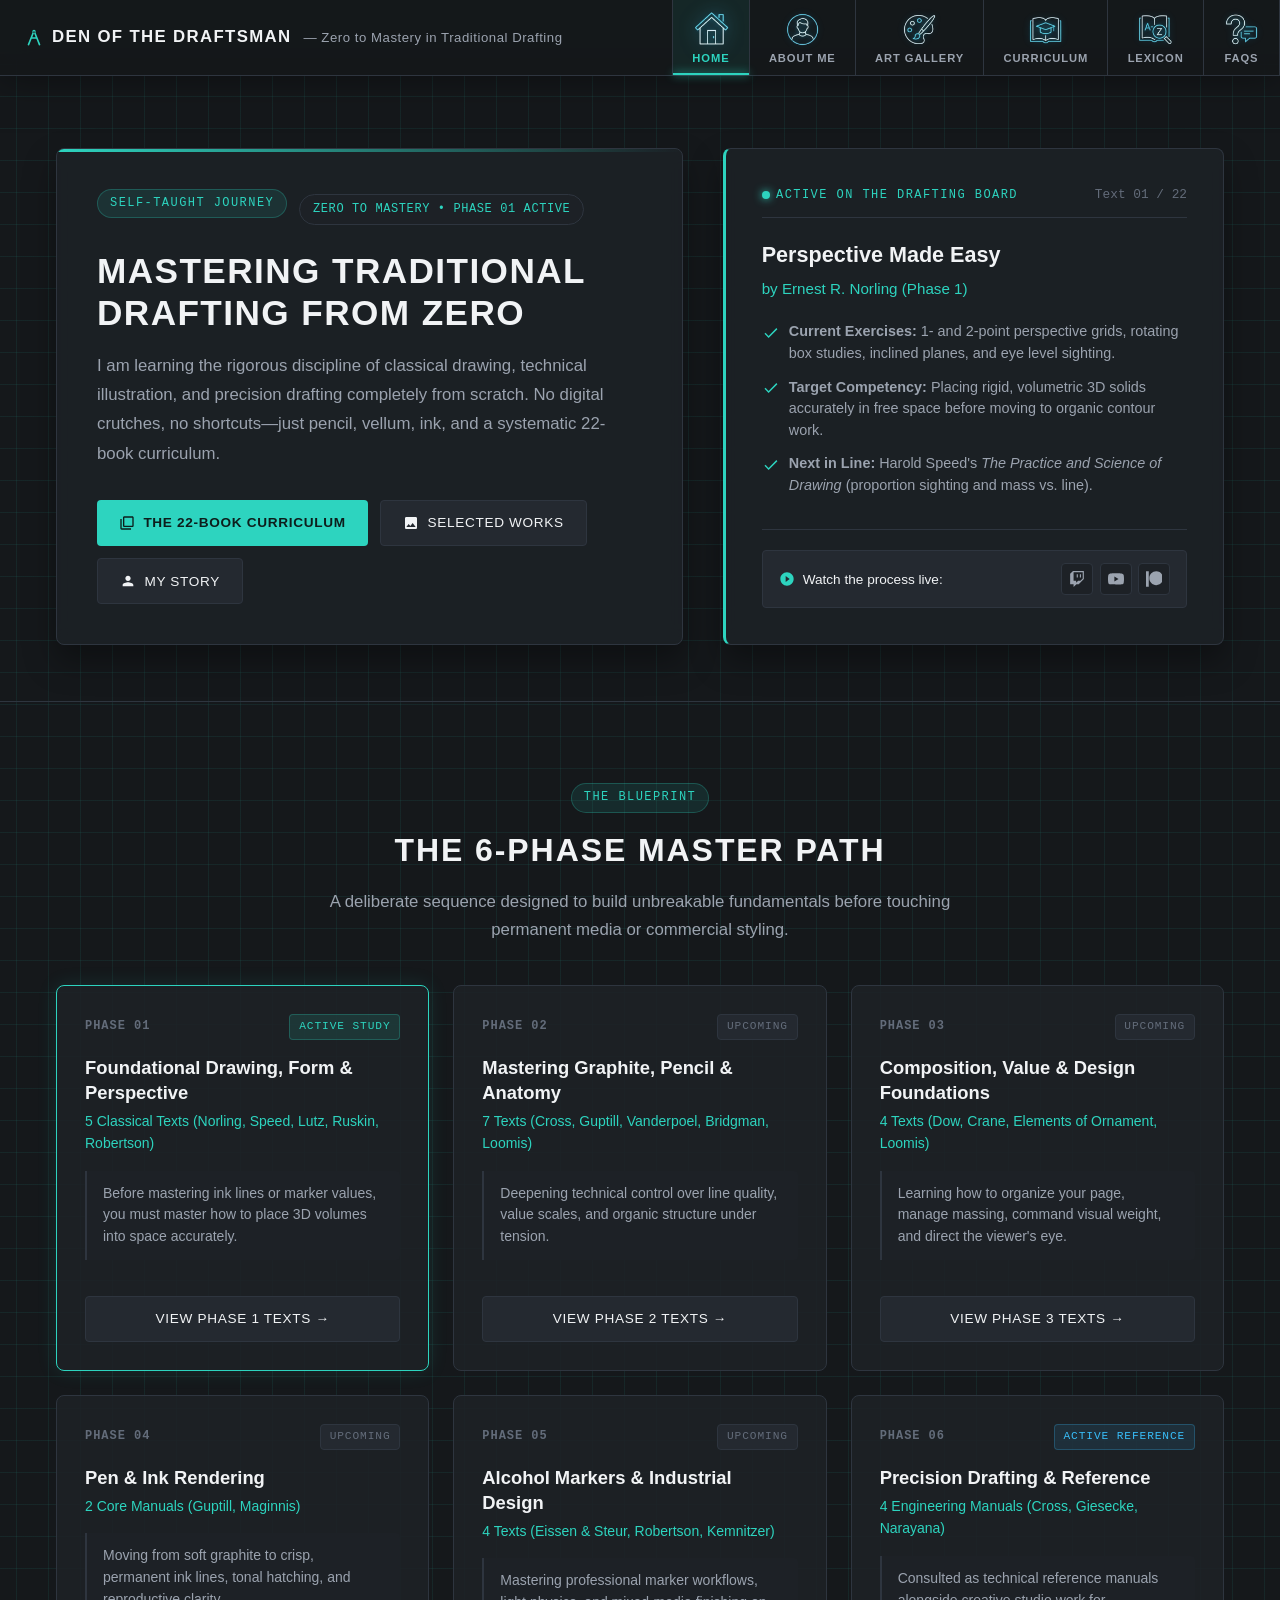
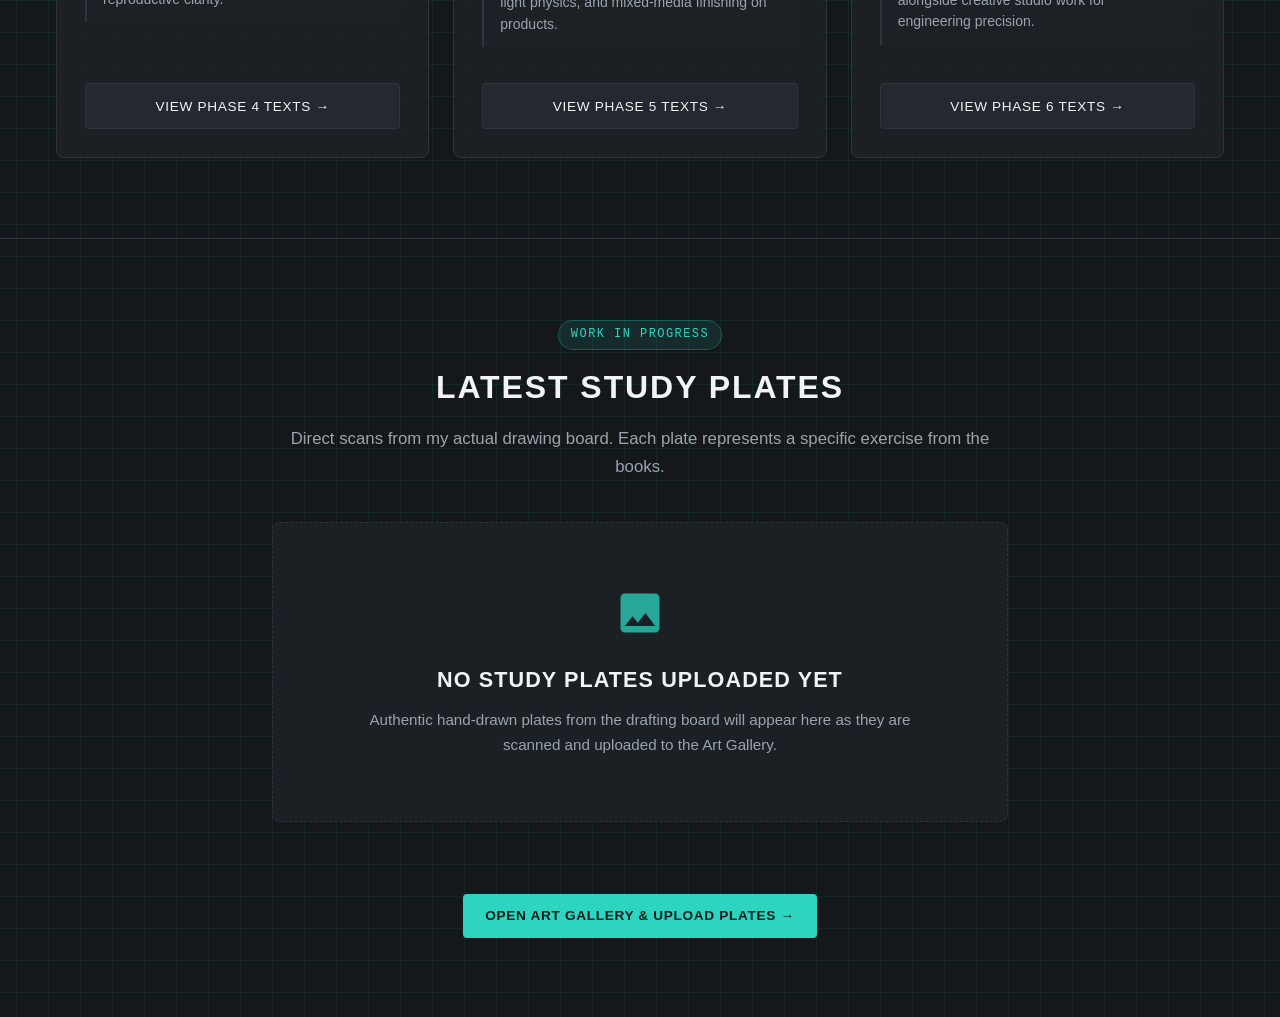
==== index.html @ 51b7e980 "Removed AI images" ====
<!DOCTYPE html>
<html lang="en">
<head>
  <meta charset="utf-8" />
  <meta name="viewport" content="width=device-width, initial-scale=1.0" />
  <title>Den of the Draftsman &mdash; Traditional Drafting &amp; Classical Drawing from Zero</title>
  <meta name="description" content="Documenting the journey of going from zero experience to advanced draftsman across a 22-book classical curriculum in perspective, anatomy, ink rendering, and industrial design." />
  <link rel="stylesheet" href="css/style.css?v=3" />
</head>
<body>

  <!-- ======================================================================
       Site Header & Main Navigation Bar
       ====================================================================== -->
  <header id="site-header">
    <div class="brand-wrapper">
      <a href="index.html" class="brand-title">
        <svg viewBox="0 0 24 24" aria-hidden="true">
          <path d="M12 2a2 2 0 0 0-2 2c0 .38.11.74.3 1.05L4.5 19.5a1 1 0 0 0 1.8.88L9.2 13h5.6l2.9 7.38a1 1 0 0 0 1.8-.88L13.7 5.05c.19-.31.3-.67.3-1.05a2 2 0 0 0-2-2zm0 2c.55 0 1 .45 1 1s-.45 1-1 1-1-.45-1-1 .45-1 1-1zm-2 7 2-5.08 2 5.08h-4z"/>
        </svg>
        Den of the Draftsman
      </a>
      <span class="brand-tagline">&mdash; Zero to Mastery in Traditional Drafting</span>
    </div>

    <nav aria-label="Main Navigation">
      <ul class="nav-menu">
        <li>
          <a href="index.html" class="nav-link active">
            <img src="images/icons/nav-home.png" alt="" class="nav-icon" aria-hidden="true" />
            <span>HOME</span>
          </a>
        </li>
        <li>
          <a href="about.html" class="nav-link">
            <img src="images/icons/nav-about.png" alt="" class="nav-icon" aria-hidden="true" />
            <span>ABOUT ME</span>
          </a>
        </li>
        <li>
          <a href="gallery.html" class="nav-link">
            <img src="images/icons/nav-gallery.png" alt="" class="nav-icon" aria-hidden="true" />
            <span>ART GALLERY</span>
          </a>
        </li>
        <li>
          <a href="curriculum.html" class="nav-link">
            <img src="images/icons/nav-curriculum.png" alt="" class="nav-icon" aria-hidden="true" />
            <span>CURRICULUM</span>
          </a>
        </li>
        <li>
          <a href="dictionary.html" class="nav-link">
            <img src="images/icons/nav-lexicon.png" alt="" class="nav-icon" aria-hidden="true" />
            <span>LEXICON</span>
          </a>
        </li>
        <li>
          <a href="faq.html" class="nav-link">
            <img src="images/icons/nav-faq.png" alt="" class="nav-icon" aria-hidden="true" />
            <span>FAQs</span>
          </a>
        </li>
      </ul>
    </nav>
  </header>

  <!-- ======================================================================
       Main Content Area: Homepage Hub
       ====================================================================== -->
  <main id="main-content">

    <!-- Hero / Active Workbench -->
    <section class="studio-hero" aria-label="Studio Workbench">
      <div class="container">
        <div class="hero-grid">
          
          <div class="hero-main">
            <div>
              <div class="hero-badge-row">
                <span class="section-tag">Self-Taught Journey</span>
                <span class="phase-badge-pill">Zero to Mastery &bull; Phase 01 Active</span>
              </div>
              <h1 class="hero-title">Mastering Traditional Drafting from Zero</h1>
              <p class="hero-intro">
                I am learning the rigorous discipline of classical drawing, technical illustration, and precision drafting completely from scratch. No digital crutches, no shortcuts&mdash;just pencil, vellum, ink, and a systematic 22-book curriculum.
              </p>
            </div>

            <div class="hero-actions">
              <a href="curriculum.html" class="btn-accent">
                <svg viewBox="0 0 24 24" width="16" height="16" fill="currentColor"><path d="M4 6H2v14c0 1.1.9 2 2 2h14v-2H4V6zm16-4H8c-1.1 0-2 .9-2 2v12c0 1.1.9 2 2 2h12c1.1 0 2-.9 2-2V4c0-1.1-.9-2-2-2zm0 14H8V4h12v12z"/></svg>
                The 22-Book Curriculum
              </a>
              <a href="gallery.html" class="btn-secondary">
                <svg viewBox="0 0 24 24" width="16" height="16" fill="currentColor"><path d="M21 19V5c0-1.1-.9-2-2-2H5c-1.1 0-2 .9-2 2v14c0 1.1.9 2 2 2h14c1.1 0 2-.9 2-2zM8.5 13.5l2.5 3.01L14.5 12l4.5 6H5l3.5-4.5z"/></svg>
                Selected Works
              </a>
              <a href="about.html" class="btn-secondary">
                <svg viewBox="0 0 24 24" width="16" height="16" fill="currentColor"><path d="M12 12c2.21 0 4-1.79 4-4s-1.79-4-4-4-4 1.79-4 4 1.79 4 4 4zm0 2c-2.67 0-8 1.34-8 4v2h16v-2c0-2.66-5.33-4-8-4z"/></svg>
                My Story
              </a>
            </div>
          </div>

          <!-- Active Board Station Status -->
          <div class="active-station-card">
            <div>
              <div class="station-header">
                <span class="station-label">
                  <span class="pulse-dot"></span>
                  Active on the Drafting Board
                </span>
                <span class="station-phase">Text 01 / 22</span>
              </div>

              <h2 class="current-text-title">Perspective Made Easy</h2>
              <div class="current-text-author">by Ernest R. Norling (Phase 1)</div>

              <ul class="station-details">
                <li>
                  <svg viewBox="0 0 24 24"><path d="M9 16.2L4.8 12l-1.4 1.4L9 19 21 7l-1.4-1.4L9 16.2z"/></svg>
                  <span><strong>Current Exercises:</strong> 1- and 2-point perspective grids, rotating box studies, inclined planes, and eye level sighting.</span>
                </li>
                <li>
                  <svg viewBox="0 0 24 24"><path d="M9 16.2L4.8 12l-1.4 1.4L9 19 21 7l-1.4-1.4L9 16.2z"/></svg>
                  <span><strong>Target Competency:</strong> Placing rigid, volumetric 3D solids accurately in free space before moving to organic contour work.</span>
                </li>
                <li>
                  <svg viewBox="0 0 24 24"><path d="M9 16.2L4.8 12l-1.4 1.4L9 19 21 7l-1.4-1.4L9 16.2z"/></svg>
                  <span><strong>Next in Line:</strong> Harold Speed's <em>The Practice and Science of Drawing</em> (proportion sighting and mass vs. line).</span>
                </li>
              </ul>
            </div>

            <div class="station-footer">
              <div class="stream-callout">
                <div class="stream-info">
                  <svg viewBox="0 0 24 24" width="16" height="16" fill="var(--accent)"><path d="M12 2C6.48 2 2 6.48 2 12s4.48 10 10 10 10-4.48 10-10S17.52 2 12 2zm-2 14.5v-9l6 4.5-6 4.5z"/></svg>
                  <span>Watch the process live:</span>
                </div>
                <div class="stream-links">
                  <a href="https://www.twitch.tv/denofthedraftsman" target="_blank" rel="noopener noreferrer" class="stream-link" title="Twitch Live Drafting">
                    <svg viewBox="0 0 24 24"><path d="M11.571 4.714h1.715v5.143H11.57zm4.715 0H18v5.143h-1.714zM6 0L1.714 4.286v15.428h5.143V24l4.286-4.286h3.428L22.286 12V0zm14.571 11.143l-3.428 3.428h-3.429l-3 3v-3H6.857V1.714h13.714Z"/></svg>
                  </a>
                  <a href="https://www.youtube.com/@denofthedraftsman" target="_blank" rel="noopener noreferrer" class="stream-link" title="YouTube Process Replays">
                    <svg viewBox="0 0 24 24"><path d="M23.498 6.186a3.016 3.016 0 0 0-2.122-2.136C19.505 3.5 12 3.5 12 3.5s-7.505 0-9.377.55a3.016 3.016 0 0 0-2.122 2.136C0 8.07 0 12 0 12s0 3.93.502 5.814a3.016 3.016 0 0 0 2.122 2.136c1.871.55 9.376.55 9.376.55s7.505 0 9.377-.55a3.015 3.015 0 0 0 2.122-2.136C24 15.93 24 12 24 12s0-3.93-.502-5.814zM9.545 15.568V8.432L15.818 12l-6.273 3.568z"/></svg>
                  </a>
                  <a href="https://www.patreon.com/profile/creators?u=231767646" target="_blank" rel="noopener noreferrer" class="stream-link" title="Patreon Study Logs">
                    <svg viewBox="0 0 24 24"><path d="M15.386.5C9.645.5 5 5.146 5 10.887c0 5.688 4.645 10.334 10.386 10.334 5.688 0 10.334-4.646 10.334-10.334C25.72 5.146 21.074.5 15.386.5zM0 23.5h4.15V.5H0z"/></svg>
                  </a>
                </div>
              </div>
            </div>
          </div>

        </div>
      </div>
    </section>

    <!-- The 6-Phase Roadmap Overview -->
    <section class="curriculum-section" aria-label="Curriculum Overview">
      <div class="container">
        <div class="section-header">
          <span class="section-tag">The Blueprint</span>
          <h2 class="section-title">The 6-Phase Master Path</h2>
          <p class="section-desc">
            A deliberate sequence designed to build unbreakable fundamentals before touching permanent media or commercial styling.
          </p>
        </div>

        <div class="books-grid">
          
          <article class="book-card in-progress">
            <div>
              <div class="book-top-bar">
                <span class="book-seq">PHASE 01</span>
                <span class="book-status in-progress">Active Study</span>
              </div>
              <h3 class="book-title">Foundational Drawing, Form &amp; Perspective</h3>
              <div class="book-author">5 Classical Texts (Norling, Speed, Lutz, Ruskin, Robertson)</div>
              <div class="book-why-box">
                <p class="book-why-text">Before mastering ink lines or marker values, you must master how to place 3D volumes into space accurately.</p>
              </div>
            </div>
            <a href="curriculum.html#phase-1" class="btn-secondary" style="margin-top: 1rem; width: 100%; justify-content: center;">View Phase 1 Texts &rarr;</a>
          </article>

          <article class="book-card">
            <div>
              <div class="book-top-bar">
                <span class="book-seq">PHASE 02</span>
                <span class="book-status upcoming">Upcoming</span>
              </div>
              <h3 class="book-title">Mastering Graphite, Pencil &amp; Anatomy</h3>
              <div class="book-author">7 Texts (Cross, Guptill, Vanderpoel, Bridgman, Loomis)</div>
              <div class="book-why-box">
                <p class="book-why-text">Deepening technical control over line quality, value scales, and organic structure under tension.</p>
              </div>
            </div>
            <a href="curriculum.html#phase-2" class="btn-secondary" style="margin-top: 1rem; width: 100%; justify-content: center;">View Phase 2 Texts &rarr;</a>
          </article>

          <article class="book-card">
            <div>
              <div class="book-top-bar">
                <span class="book-seq">PHASE 03</span>
                <span class="book-status upcoming">Upcoming</span>
              </div>
              <h3 class="book-title">Composition, Value &amp; Design Foundations</h3>
              <div class="book-author">4 Texts (Dow, Crane, Elements of Ornament, Loomis)</div>
              <div class="book-why-box">
                <p class="book-why-text">Learning how to organize your page, manage massing, command visual weight, and direct the viewer's eye.</p>
              </div>
            </div>
            <a href="curriculum.html#phase-3" class="btn-secondary" style="margin-top: 1rem; width: 100%; justify-content: center;">View Phase 3 Texts &rarr;</a>
          </article>

          <article class="book-card">
            <div>
              <div class="book-top-bar">
                <span class="book-seq">PHASE 04</span>
                <span class="book-status upcoming">Upcoming</span>
              </div>
              <h3 class="book-title">Pen &amp; Ink Rendering</h3>
              <div class="book-author">2 Core Manuals (Guptill, Maginnis)</div>
              <div class="book-why-box">
                <p class="book-why-text">Moving from soft graphite to crisp, permanent ink lines, tonal hatching, and reproductive clarity.</p>
              </div>
            </div>
            <a href="curriculum.html#phase-4" class="btn-secondary" style="margin-top: 1rem; width: 100%; justify-content: center;">View Phase 4 Texts &rarr;</a>
          </article>

          <article class="book-card">
            <div>
              <div class="book-top-bar">
                <span class="book-seq">PHASE 05</span>
                <span class="book-status upcoming">Upcoming</span>
              </div>
              <h3 class="book-title">Alcohol Markers &amp; Industrial Design</h3>
              <div class="book-author">4 Texts (Eissen &amp; Steur, Robertson, Kemnitzer)</div>
              <div class="book-why-box">
                <p class="book-why-text">Mastering professional marker workflows, light physics, and mixed-media finishing on products.</p>
              </div>
            </div>
            <a href="curriculum.html#phase-5" class="btn-secondary" style="margin-top: 1rem; width: 100%; justify-content: center;">View Phase 5 Texts &rarr;</a>
          </article>

          <article class="book-card">
            <div>
              <div class="book-top-bar">
                <span class="book-seq">PHASE 06</span>
                <span class="book-status reference">Active Reference</span>
              </div>
              <h3 class="book-title">Precision Drafting &amp; Reference</h3>
              <div class="book-author">4 Engineering Manuals (Cross, Giesecke, Narayana)</div>
              <div class="book-why-box">
                <p class="book-why-text">Consulted as technical reference manuals alongside creative studio work for engineering precision.</p>
              </div>
            </div>
            <a href="curriculum.html#phase-6" class="btn-secondary" style="margin-top: 1rem; width: 100%; justify-content: center;">View Phase 6 Texts &rarr;</a>
          </article>

        </div>
      </div>
    </section>

    <!-- Recent Study Plates Preview -->
    <section class="plates-section" aria-label="Recent Selected Works">
      <div class="container">
        <div class="section-header">
          <span class="section-tag">Work in Progress</span>
          <h2 class="section-title">Latest Study Plates</h2>
          <p class="section-desc">
            Direct scans from my actual drawing board. Each plate represents a specific exercise from the books.
          </p>
        </div>

        <div id="home-gallery-empty" class="gallery-empty-state">
          <svg viewBox="0 0 24 24" class="gallery-empty-icon" aria-hidden="true">
            <path d="M21 19V5c0-1.1-.9-2-2-2H5c-1.1 0-2 .9-2 2v14c0 1.1.9 2 2 2h14c1.1 0 2-.9 2-2zM8.5 13.5l2.5 3.01L14.5 12l4.5 6H5l3.5-4.5z"/>
          </svg>
          <h3 class="gallery-empty-title">No Study Plates Uploaded Yet</h3>
          <p class="gallery-empty-desc">
            Authentic hand-drawn plates from the drafting board will appear here as they are scanned and uploaded to the Art Gallery.
          </p>
        </div>

        <div class="gallery-grid" id="home-gallery-grid"></div>

        <div style="text-align: center; margin-top: 2.5rem;">
          <a href="gallery.html" class="btn-accent">
            Open Art Gallery &amp; Upload Plates &rarr;
          </a>
        </div>
      </div>
    </section>

  </main>

  <!-- ======================================================================
       Slide-out Drawer Panel (Contact & Commissions)
       ====================================================================== -->
  <aside id="drawer-panel" aria-hidden="true" aria-labelledby="drawer-title">
    <div class="drawer-inner">
      <button type="button" id="drawer-close" class="drawer-close-btn" aria-label="Close drawer">
        <svg viewBox="0 0 24 24" aria-hidden="true"><path d="M19 6.41 17.59 5 12 10.59 6.41 5 5 6.41 10.59 12 5 17.59 6.41 19 12 13.41 17.59 19 19 17.59 13.41 12z"/></svg>
      </button>

      <div class="drawer-section">
        <h2 id="drawer-title">Den of the Draftsman</h2>
        <p>
          Mastering traditional drafting, mechanical cutaways, and architectural illustration by hand from square one.
        </p>
        <p>
          Follow daily plate exercises on Twitch and YouTube, or back upcoming studies on Patreon.
        </p>

        <h2>Connect &amp; Support</h2>
        <ul class="drawer-social-list">
          <li>
            <a href="https://www.youtube.com/@denofthedraftsman" target="_blank" rel="noopener noreferrer" title="YouTube" aria-label="YouTube">
              <svg viewBox="0 0 24 24" aria-hidden="true"><path d="M23.498 6.186a3.016 3.016 0 0 0-2.122-2.136C19.505 3.5 12 3.5 12 3.5s-7.505 0-9.377.55a3.016 3.016 0 0 0-2.122 2.136C0 8.07 0 12 0 12s0 3.93.502 5.814a3.016 3.016 0 0 0 2.122 2.136c1.871.55 9.376.55 9.376.55s7.505 0 9.377-.55a3.015 3.015 0 0 0 2.122-2.136C24 15.93 24 12 24 12s0-3.93-.502-5.814zM9.545 15.568V8.432L15.818 12l-6.273 3.568z"/></svg>
            </a>
          </li>
          <li>
            <a href="https://www.twitch.tv/denofthedraftsman" target="_blank" rel="noopener noreferrer" title="Twitch" aria-label="Twitch">
              <svg viewBox="0 0 24 24" aria-hidden="true"><path d="M11.571 4.714h1.715v5.143H11.57zm4.715 0H18v5.143h-1.714zM6 0L1.714 4.286v15.428h5.143V24l4.286-4.286h3.428L22.286 12V0zm14.571 11.143l-3.428 3.428h-3.429l-3 3v-3H6.857V1.714h13.714Z"/></svg>
            </a>
          </li>
          <li>
            <a href="https://x.com/denofdraftsman" target="_blank" rel="noopener noreferrer" title="Twitter / X" aria-label="Twitter / X">
              <svg viewBox="0 0 24 24" aria-hidden="true"><path d="M18.244 2.25h3.308l-7.227 8.26 8.502 11.24H16.17l-5.214-6.817L4.99 21.75H1.68l7.73-8.835L1.254 2.25H8.08l4.713 6.231zm-1.161 17.52h1.833L7.084 4.126H5.117z"/></svg>
            </a>
          </li>
          <li>
            <a href="https://www.instagram.com/denofthedraftsman" target="_blank" rel="noopener noreferrer" title="Instagram" aria-label="Instagram">
              <svg viewBox="0 0 24 24" aria-hidden="true"><path d="M12 2.163c3.204 0 3.584.012 4.85.07 3.252.148 4.771 1.691 4.919 4.919.058 1.265.069 1.645.069 4.849 0 3.205-.012 3.584-.069 4.849-.149 3.225-1.664 4.771-4.919 4.919-1.266.058-1.644.07-4.85.07-3.204 0-3.584-.012-4.849-.07-3.26-.149-4.771-1.699-4.919-4.92-.058-1.265-.07-1.644-.07-4.849 0-3.204.013-3.583.07-4.849.149-3.227 1.664-4.771 4.919-4.919 1.266-.057 1.645-.069 4.849-.069zm0-2.163c-3.259 0-3.667.014-4.947.072-4.358.2-6.78 2.618-6.98 6.98-.059 1.281-.073 1.689-.073 4.948 0 3.259.014 3.668.072 4.948.2 4.358 2.618 6.78 6.98 6.98 1.281.058 1.689.072 4.948.072 3.259 0 3.668-.014 4.948-.072 4.354-.2 6.782-2.618 6.979-6.98.059-1.28.073-1.689.073-4.948 0-3.259-.014-3.667-.072-4.947-.196-4.354-2.617-6.78-6.979-6.98-1.281-.059-1.69-.073-4.949-.073zm0 5.838c-3.403 0-6.162 2.759-6.162 6.162s2.759 6.163 6.162 6.163 6.162-2.759 6.162-6.163c0-3.403-2.759-6.162-6.162-6.162zm0 10.162c-2.209 0-4-1.79-4-4 0-2.209 1.791-4 4-4s4 1.791 4 4c0 2.21-1.791 4-4 4zm6.406-11.845c-.796 0-1.441.645-1.441 1.44s.645 1.44 1.441 1.44c.795 0 1.439-.645 1.439-1.44s-.644-1.44-1.439-1.44z"/></svg>
            </a>
          </li>
          <li>
            <a href="https://www.patreon.com/profile/creators?u=231767646" target="_blank" rel="noopener noreferrer" title="Patreon" aria-label="Patreon">
              <svg viewBox="0 0 24 24" aria-hidden="true"><path d="M15.386.5C9.645.5 5 5.146 5 10.887c0 5.688 4.645 10.334 10.386 10.334 5.688 0 10.334-4.646 10.334-10.334C25.72 5.146 21.074.5 15.386.5zM0 23.5h4.15V.5H0z"/></svg>
            </a>
          </li>
        </ul>
        <p class="copyright-text">&copy; Den of the Draftsman. All rights reserved.</p>
      </div>

      <div class="drawer-section">
        <h2>Inquiries &amp; Commissions</h2>
        <form id="contact-form" class="contact-form" method="post" action="#">
          <div class="form-row">
            <div class="form-group">
              <input type="text" name="name" class="form-control" placeholder="Your Name" required />
            </div>
            <div class="form-group">
              <input type="email" name="email" class="form-control" placeholder="Your Email" required />
            </div>
          </div>
          <div class="form-group">
            <textarea name="message" class="form-control" rows="4" placeholder="Your Message or Project Scope" required></textarea>
          </div>
          <button type="submit" class="btn-primary">Send Message</button>
        </form>
      </div>
    </div>
  </aside>

  <!-- Vanilla Lightbox Modal -->
  <div id="lightbox" role="dialog" aria-modal="true" aria-hidden="true" aria-label="Image Lightbox">
    <button type="button" id="lightbox-close" class="lightbox-btn lightbox-close" aria-label="Close Lightbox">
      <svg viewBox="0 0 24 24" aria-hidden="true"><path d="M19 6.41 17.59 5 12 10.59 6.41 5 5 6.41 10.59 12 5 17.59 6.41 19 12 13.41 17.59 19 19 17.59 13.41 12z"/></svg>
    </button>
    <button type="button" id="lightbox-prev" class="lightbox-btn lightbox-prev" aria-label="Previous Image">
      <svg viewBox="0 0 24 24" aria-hidden="true"><path d="M15.41 7.41 14 6l-6 6 6 6 1.41-1.41L10.83 12z"/></svg>
    </button>
    <button type="button" id="lightbox-next" class="lightbox-btn lightbox-next" aria-label="Next Image">
      <svg viewBox="0 0 24 24" aria-hidden="true"><path d="M10 6 8.59 7.41 13.17 12l-4.58 4.59L10 18l6-6z"/></svg>
    </button>
    <div class="lightbox-content">
      <img id="lightbox-img" class="lightbox-img" src="" alt="" />
    </div>
    <div class="lightbox-caption">
      <div id="lightbox-title" class="lightbox-title"></div>
      <div id="lightbox-desc" class="lightbox-desc"></div>
    </div>
  </div>

  <script src="js/app.js"></script>
</body>
</html>
---- css/style.css ----
/* ==========================================================================
   Den of the Draftsman — Official Stylesheet
   Bespoke, lightweight CSS for technical illustration & drafting portfolio.
   100% custom authored — No dependencies or third-party frameworks.
   ========================================================================== */

:root {
  --bg-page: #15181b;
  --bg-surface: #1d2126;
  --bg-surface-elevated: #242930;
  --bg-surface-card: rgba(29, 33, 38, 0.88);
  --bg-header: rgba(21, 24, 27, 0.96);
  --bg-panel: rgba(24, 28, 33, 0.98);
  --bg-modal: rgba(12, 14, 16, 0.95);
  
  --text-main: #f1f3f5;
  --text-muted: #9ba3af;
  --text-dim: #636c7a;
  
  --accent: #2dd4bf;         /* Drafting teal / turquoise */
  --accent-hover: #14b8a6;
  --accent-glow: rgba(45, 212, 191, 0.18);
  --accent-subtle: rgba(45, 212, 191, 0.08);
  --blueprint-line: rgba(45, 212, 191, 0.08);
  
  --border: #2e353f;
  --border-focus: #2dd4bf;
  --border-light: rgba(45, 212, 191, 0.25);
  
  --header-height: 4.75rem;
  --font-sans: -apple-system, BlinkMacSystemFont, "Segoe UI", Roboto, Helvetica, Arial, sans-serif;
  --font-mono: ui-monospace, SFMono-Regular, "SF Mono", Menlo, Consolas, monospace;
  --transition: 0.25s cubic-bezier(0.16, 1, 0.3, 1);
  --radius-sm: 4px;
  --radius-md: 8px;
  --radius-lg: 12px;
}

*, *::before, *::after {
  box-sizing: border-box;
  margin: 0;
  padding: 0;
}

html, body {
  width: 100%;
  min-height: 100%;
  background-color: var(--bg-page);
  color: var(--text-main);
  font-family: var(--font-sans);
  font-size: 16px;
  line-height: 1.6;
  -webkit-font-smoothing: antialiased;
  -moz-osx-font-smoothing: grayscale;
  scroll-behavior: smooth;
}

/* Subtle drafting grid background with top padding for fixed top header */
body {
  padding-top: var(--header-height);
  padding-bottom: 0;
  background-image: 
    linear-gradient(to right, var(--blueprint-line) 1px, transparent 1px),
    linear-gradient(to bottom, var(--blueprint-line) 1px, transparent 1px);
  background-size: 32px 32px;
  background-position: center top;
}

a {
  color: var(--accent);
  text-decoration: none;
  transition: color var(--transition);
}

a:hover {
  color: var(--text-main);
}

button {
  font-family: inherit;
  cursor: pointer;
  border: none;
  background: none;
}

/* Container Utility */
.container {
  width: 100%;
  max-width: 76rem;
  margin: 0 auto;
  padding: 0 1.5rem;
}

/* --------------------------------------------------------------------------
   Header & Top Navigation Bar with Even Vertical Borders
   -------------------------------------------------------------------------- */
#site-header {
  position: fixed;
  top: 0;
  bottom: auto;
  left: 0;
  width: 100%;
  height: var(--header-height);
  background: var(--bg-header);
  backdrop-filter: blur(14px);
  -webkit-backdrop-filter: blur(14px);
  border-top: none;
  border-bottom: 1px solid var(--border);
  z-index: 1000;
  display: flex;
  align-items: stretch;
  justify-content: space-between;
  padding: 0 0 0 1.5rem;
}

.brand-wrapper {
  display: flex;
  align-items: center;
  gap: 0.75rem;
  overflow: hidden;
  white-space: nowrap;
  padding-right: 1.5rem;
}

.brand-title {
  font-size: 1.05rem;
  font-weight: 700;
  letter-spacing: 0.08em;
  text-transform: uppercase;
  color: var(--text-main);
  display: inline-flex;
  align-items: center;
  gap: 0.5rem;
}

.brand-title:hover {
  color: var(--accent);
}

.brand-title svg {
  width: 1.25rem;
  height: 1.25rem;
  fill: var(--accent);
}

.brand-tagline {
  font-size: 0.825rem;
  font-weight: 300;
  letter-spacing: 0.04em;
  color: var(--text-muted);
}

/* Nav Menu: Even borders between every single item */
.nav-menu {
  display: flex;
  align-items: stretch;
  list-style: none;
  height: 100%;
  margin: 0;
  padding: 0;
}

.nav-menu li {
  display: flex;
  align-items: stretch;
}

.nav-link {
  display: inline-flex;
  flex-direction: column;
  align-items: center;
  justify-content: center;
  gap: 0.22rem;
  padding: 0.35rem 1.2rem;
  height: 100%;
  color: var(--text-muted);
  font-size: 0.7rem;
  font-weight: 700;
  letter-spacing: 0.08em;
  line-height: 1.1;
  text-transform: uppercase;
  border-left: 1px solid var(--border);
  transition: all var(--transition);
  position: relative;
  white-space: nowrap;
}

.nav-menu li:last-child .nav-link {
  border-right: 1px solid var(--border);
}

.nav-icon,
.nav-link img {
  width: 2.3rem;
  height: 2.3rem;
  object-fit: contain;
  flex-shrink: 0;
  display: block;
  filter: drop-shadow(0 0 4px rgba(56, 189, 248, 0.25));
  transition: transform var(--transition), filter var(--transition), opacity var(--transition);
  opacity: 0.92;
}

.nav-link svg {
  width: 1.5rem;
  height: 1.5rem;
  flex-shrink: 0;
  transition: transform var(--transition);
}

.nav-link:hover {
  color: var(--accent);
  background: var(--accent-subtle);
}

.nav-link:hover .nav-icon,
.nav-link:hover img,
.nav-link.active .nav-icon,
.nav-link.active img {
  transform: translateY(-1px) scale(1.06);
  filter: drop-shadow(0 0 8px rgba(56, 189, 248, 0.6));
  opacity: 1;
}

.nav-link:hover svg {
  transform: translateY(-1px);
}

.nav-link.active {
  color: var(--accent);
  background: var(--accent-subtle);
}

.nav-link.active::after {
  content: "";
  position: absolute;
  bottom: 0;
  left: 0;
  width: 100%;
  height: 2px;
  background: var(--accent);
  box-shadow: 0 0 8px var(--accent);
}

.nav-btn {
  display: inline-flex;
  align-items: center;
  gap: 0.4rem;
  padding: 0.45rem 0.85rem;
  border: 1px solid var(--border);
  border-radius: var(--radius-sm);
  background: var(--bg-surface);
  color: var(--text-main);
  font-size: 0.825rem;
  font-weight: 500;
  letter-spacing: 0.04em;
  text-transform: uppercase;
  transition: all var(--transition);
}

.nav-btn svg {
  width: 1rem;
  height: 1rem;
  fill: currentColor;
}

.nav-btn:hover {
  border-color: var(--accent);
  color: var(--accent);
  background: var(--bg-surface-elevated);
}

/* --------------------------------------------------------------------------
   Main Content Layout
   -------------------------------------------------------------------------- */
#main-content {
  width: 100%;
  min-height: calc(100vh - var(--header-height));
  display: flex;
  flex-direction: column;
}

/* Common Section Headers */
.section-header {
  margin-bottom: 2.5rem;
  text-align: center;
}

.section-tag {
  display: inline-block;
  padding: 0.25rem 0.75rem;
  font-family: var(--font-mono);
  font-size: 0.75rem;
  letter-spacing: 0.12em;
  text-transform: uppercase;
  color: var(--accent);
  background: rgba(45, 212, 191, 0.1);
  border: 1px solid var(--border-light);
  border-radius: 999px;
  margin-bottom: 0.75rem;
}

.section-title {
  font-size: 2rem;
  font-weight: 700;
  letter-spacing: 0.06em;
  text-transform: uppercase;
  color: var(--text-main);
  margin-bottom: 0.75rem;
}

.section-desc {
  max-width: 44rem;
  margin: 0 auto;
  font-size: 1.05rem;
  color: var(--text-muted);
  line-height: 1.7;
}

/* --------------------------------------------------------------------------
   Studio Hero / The Active Board Section
   -------------------------------------------------------------------------- */
.studio-hero {
  padding: 4.5rem 0 3.5rem 0;
  border-bottom: 1px solid var(--border);
}

.hero-grid {
  display: grid;
  grid-template-columns: 1.25fr 1fr;
  gap: 2.5rem;
  align-items: stretch;
}

.hero-main {
  background: var(--bg-surface-card);
  backdrop-filter: blur(10px);
  -webkit-backdrop-filter: blur(10px);
  border: 1px solid var(--border);
  border-radius: var(--radius-md);
  padding: 2.5rem;
  display: flex;
  flex-direction: column;
  justify-content: space-between;
  box-shadow: 0 16px 32px rgba(0, 0, 0, 0.35);
  position: relative;
  overflow: hidden;
}

.hero-main::before {
  content: "";
  position: absolute;
  top: 0;
  left: 0;
  width: 100%;
  height: 3px;
  background: linear-gradient(90deg, var(--accent), transparent);
}

.hero-badge-row {
  display: flex;
  align-items: center;
  gap: 0.75rem;
  margin-bottom: 1.25rem;
  flex-wrap: wrap;
}

.hero-title {
  font-size: 2.2rem;
  font-weight: 800;
  letter-spacing: 0.04em;
  text-transform: uppercase;
  color: var(--text-main);
  line-height: 1.2;
  margin-bottom: 1rem;
}

.hero-intro {
  font-size: 1.05rem;
  color: var(--text-muted);
  line-height: 1.75;
  margin-bottom: 2rem;
}

.hero-actions {
  display: flex;
  gap: 0.75rem;
  flex-wrap: wrap;
}

.btn-accent {
  display: inline-flex;
  align-items: center;
  gap: 0.5rem;
  padding: 0.7rem 1.4rem;
  background: var(--accent);
  color: #0d1e1c;
  font-weight: 600;
  font-size: 0.85rem;
  letter-spacing: 0.05em;
  text-transform: uppercase;
  border-radius: var(--radius-sm);
  transition: all var(--transition);
}

.btn-accent:hover {
  background: var(--accent-hover);
  color: #000;
  transform: translateY(-2px);
  box-shadow: 0 4px 14px rgba(45, 212, 191, 0.3);
}

.btn-secondary {
  display: inline-flex;
  align-items: center;
  gap: 0.5rem;
  padding: 0.7rem 1.4rem;
  background: var(--bg-surface-elevated);
  border: 1px solid var(--border);
  color: var(--text-main);
  font-weight: 500;
  font-size: 0.85rem;
  letter-spacing: 0.05em;
  text-transform: uppercase;
  border-radius: var(--radius-sm);
  transition: all var(--transition);
}

.btn-secondary:hover {
  border-color: var(--accent);
  color: var(--accent);
  transform: translateY(-2px);
}

/* Active Station Card (Right Side) */
.active-station-card {
  background: var(--bg-surface-card);
  backdrop-filter: blur(10px);
  -webkit-backdrop-filter: blur(10px);
  border: 1px solid var(--border);
  border-radius: var(--radius-md);
  padding: 2.25rem;
  display: flex;
  flex-direction: column;
  justify-content: space-between;
  box-shadow: 0 16px 32px rgba(0, 0, 0, 0.35);
  border-left: 3px solid var(--accent);
}

.station-header {
  display: flex;
  align-items: center;
  justify-content: space-between;
  margin-bottom: 1.25rem;
  padding-bottom: 0.75rem;
  border-bottom: 1px solid var(--border);
}

.station-label {
  font-family: var(--font-mono);
  font-size: 0.75rem;
  letter-spacing: 0.12em;
  text-transform: uppercase;
  color: var(--accent);
  display: inline-flex;
  align-items: center;
  gap: 0.4rem;
}

.pulse-dot {
  width: 8px;
  height: 8px;
  border-radius: 50%;
  background: var(--accent);
  box-shadow: 0 0 8px var(--accent);
  animation: pulse 2s infinite;
}

@keyframes pulse {
  0% { opacity: 0.4; }
  50% { opacity: 1; }
  100% { opacity: 0.4; }
}

.station-phase {
  font-size: 0.8rem;
  color: var(--text-dim);
  font-family: var(--font-mono);
}

.current-text-title {
  font-size: 1.35rem;
  font-weight: 700;
  color: var(--text-main);
  margin-bottom: 0.25rem;
}

.current-text-author {
  font-size: 0.95rem;
  color: var(--accent);
  margin-bottom: 1.25rem;
}

.station-details {
  list-style: none;
  display: flex;
  flex-direction: column;
  gap: 0.75rem;
  margin-bottom: 1.5rem;
}

.station-details li {
  display: flex;
  gap: 0.6rem;
  font-size: 0.9rem;
  color: var(--text-muted);
  line-height: 1.5;
}

.station-details svg {
  width: 1.1rem;
  height: 1.1rem;
  fill: var(--accent);
  flex-shrink: 0;
  margin-top: 0.15rem;
}

.station-footer {
  padding-top: 1.25rem;
  border-top: 1px solid var(--border);
}

.stream-callout {
  display: flex;
  align-items: center;
  justify-content: space-between;
  background: var(--bg-surface-elevated);
  padding: 0.75rem 1rem;
  border-radius: var(--radius-sm);
  border: 1px solid var(--border);
  gap: 0.75rem;
}

.stream-info {
  display: flex;
  align-items: center;
  gap: 0.5rem;
  font-size: 0.85rem;
  color: var(--text-main);
}

.stream-links {
  display: flex;
  gap: 0.4rem;
}

.stream-link {
  display: inline-flex;
  align-items: center;
  justify-content: center;
  width: 2rem;
  height: 2rem;
  border-radius: 4px;
  background: var(--bg-surface);
  border: 1px solid var(--border);
  color: var(--text-muted);
  transition: all var(--transition);
}

.stream-link svg {
  width: 1rem;
  height: 1rem;
  fill: currentColor;
}

.stream-link:hover {
  color: var(--accent);
  border-color: var(--accent);
}

/* --------------------------------------------------------------------------
   Curriculum Section & Phase Filters
   -------------------------------------------------------------------------- */
.curriculum-section {
  padding: 5rem 0;
  border-bottom: 1px solid var(--border);
}

.phase-filters {
  display: flex;
  justify-content: center;
  flex-wrap: wrap;
  gap: 0.5rem;
  margin-bottom: 3rem;
}

.filter-btn {
  padding: 0.5rem 1.1rem;
  background: var(--bg-surface);
  border: 1px solid var(--border);
  border-radius: 999px;
  color: var(--text-muted);
  font-size: 0.825rem;
  font-weight: 500;
  letter-spacing: 0.04em;
  transition: all var(--transition);
}

.filter-btn:hover {
  border-color: var(--accent);
  color: var(--text-main);
}

.filter-btn.active {
  background: var(--accent-subtle);
  border-color: var(--accent);
  color: var(--accent);
  box-shadow: 0 0 12px rgba(45, 212, 191, 0.15);
}

.curriculum-phases {
  display: flex;
  flex-direction: column;
  gap: 3.5rem;
}

.phase-group {
  transition: opacity 0.3s ease;
}

.phase-group.is-hidden {
  display: none;
}

.phase-header-card {
  background: var(--bg-surface-elevated);
  border: 1px solid var(--border);
  border-left: 4px solid var(--accent);
  border-radius: var(--radius-md);
  padding: 1.5rem 2rem;
  margin-bottom: 1.5rem;
  display: flex;
  align-items: center;
  justify-content: space-between;
  flex-wrap: wrap;
  gap: 1rem;
}

.phase-header-info h3 {
  font-size: 1.35rem;
  font-weight: 700;
  letter-spacing: 0.04em;
  text-transform: uppercase;
  color: var(--text-main);
  margin-bottom: 0.25rem;
}

.phase-header-info p {
  font-size: 0.95rem;
  color: var(--text-muted);
}

.phase-badge-pill {
  font-family: var(--font-mono);
  font-size: 0.75rem;
  padding: 0.3rem 0.8rem;
  border-radius: 999px;
  background: var(--bg-surface);
  border: 1px solid var(--border);
  color: var(--accent);
  letter-spacing: 0.05em;
  text-transform: uppercase;
}

/* Books Grid */
.books-grid {
  display: grid;
  grid-template-columns: repeat(auto-fill, minmax(340px, 1fr));
  gap: 1.5rem;
}

.book-card {
  background: var(--bg-surface-card);
  border: 1px solid var(--border);
  border-radius: var(--radius-md);
  padding: 1.75rem;
  display: flex;
  flex-direction: column;
  justify-content: space-between;
  transition: all var(--transition);
  position: relative;
}

.book-card:hover {
  border-color: var(--accent);
  transform: translateY(-3px);
  box-shadow: 0 12px 24px rgba(0, 0, 0, 0.4);
}

.book-card.in-progress {
  border-color: var(--accent);
  box-shadow: 0 0 20px rgba(45, 212, 191, 0.12);
}

.book-top-bar {
  display: flex;
  align-items: center;
  justify-content: space-between;
  margin-bottom: 1rem;
}

.book-seq {
  font-family: var(--font-mono);
  font-size: 0.75rem;
  font-weight: 600;
  letter-spacing: 0.08em;
  color: var(--text-dim);
}

.book-status {
  font-family: var(--font-mono);
  font-size: 0.7rem;
  text-transform: uppercase;
  letter-spacing: 0.08em;
  padding: 0.2rem 0.55rem;
  border-radius: 4px;
}

.book-status.in-progress {
  color: var(--accent);
  background: rgba(45, 212, 191, 0.12);
  border: 1px solid var(--border-light);
}

.book-status.upcoming {
  color: var(--text-dim);
  background: var(--bg-surface-elevated);
  border: 1px solid var(--border);
}

.book-status.reference {
  color: #38bdf8;
  background: rgba(56, 189, 248, 0.1);
  border: 1px solid rgba(56, 189, 248, 0.25);
}

.book-title {
  font-size: 1.15rem;
  font-weight: 700;
  color: var(--text-main);
  line-height: 1.35;
  margin-bottom: 0.25rem;
}

.book-author {
  font-size: 0.875rem;
  color: var(--accent);
  margin-bottom: 1rem;
}

.book-why-box {
  background: var(--bg-surface);
  border-left: 2px solid var(--border);
  padding: 0.75rem 1rem;
  border-radius: 0 var(--radius-sm) var(--radius-sm) 0;
  margin-bottom: 1.25rem;
}

.book-why-label {
  font-family: var(--font-mono);
  font-size: 0.7rem;
  text-transform: uppercase;
  letter-spacing: 0.08em;
  color: var(--text-dim);
  display: block;
  margin-bottom: 0.25rem;
}

.book-why-text {
  font-size: 0.875rem;
  color: var(--text-muted);
  line-height: 1.55;
}

.book-tags {
  display: flex;
  flex-wrap: wrap;
  gap: 0.4rem;
  margin-top: auto;
}

.book-tag {
  font-family: var(--font-mono);
  font-size: 0.7rem;
  padding: 0.2rem 0.5rem;
  border-radius: 4px;
  background: var(--bg-surface-elevated);
  color: var(--text-dim);
  border: 1px solid var(--border);
}

/* --------------------------------------------------------------------------
   Study Plates & Gallery Section
   -------------------------------------------------------------------------- */
.plates-section {
  padding: 5rem 0;
  border-bottom: 1px solid var(--border);
}

.plates-filter-bar {
  display: flex;
  justify-content: center;
  gap: 0.5rem;
  margin-bottom: 2.5rem;
  flex-wrap: wrap;
}

.gallery-grid {
  display: grid;
  grid-template-columns: repeat(auto-fill, minmax(320px, 1fr));
  gap: 1.5rem;
  width: 100%;
}

.gallery-card {
  position: relative;
  aspect-ratio: 4 / 3;
  overflow: hidden;
  background: var(--bg-surface);
  border: 1px solid var(--border);
  border-radius: var(--radius-md);
  cursor: pointer;
  transition: all var(--transition);
}

.gallery-card:hover {
  border-color: var(--accent);
  transform: translateY(-2px);
  box-shadow: 0 12px 24px rgba(0, 0, 0, 0.4);
}

.gallery-card > img,
.gallery-card > svg {
  width: 100%;
  height: 100%;
  object-fit: cover;
  transition: transform 0.4s ease, filter 0.4s ease;
}

.gallery-card:hover > img,
.gallery-card:hover > svg {
  transform: scale(1.04);
}

.gallery-plate-badge {
  position: absolute;
  top: 1rem;
  left: 1rem;
  padding: 0.25rem 0.6rem;
  border-radius: 4px;
  background: rgba(21, 24, 27, 0.85);
  backdrop-filter: blur(6px);
  -webkit-backdrop-filter: blur(6px);
  border: 1px solid var(--border);
  font-family: var(--font-mono);
  font-size: 0.7rem;
  letter-spacing: 0.08em;
  text-transform: uppercase;
  color: var(--accent);
  z-index: 4;
}

.gallery-card-actions {
  position: absolute;
  top: 0.85rem;
  right: 0.85rem;
  display: flex;
  gap: 0.4rem;
  z-index: 5;
}

.gallery-zoom-btn,
.gallery-delete-btn {
  width: 2.25rem;
  height: 2.25rem;
  border-radius: 6px;
  background: rgba(21, 24, 27, 0.88);
  backdrop-filter: blur(6px);
  -webkit-backdrop-filter: blur(6px);
  border: 1px solid var(--border);
  color: var(--text-main);
  display: inline-flex;
  align-items: center;
  justify-content: center;
  cursor: pointer;
  transition: all var(--transition);
}

.gallery-zoom-btn svg,
.gallery-delete-btn svg {
  width: 1.1rem;
  height: 1.1rem;
  fill: currentColor;
}

.gallery-zoom-btn:hover {
  color: var(--accent);
  border-color: var(--accent);
  background: var(--bg-surface-elevated);
  transform: scale(1.08);
  box-shadow: 0 0 10px var(--accent-glow);
}

.gallery-delete-btn:hover {
  color: #f87171;
  border-color: #f87171;
  background: rgba(248, 113, 113, 0.12);
}

/* Empty State & Upload Panel */
.gallery-empty-state {
  text-align: center;
  background: var(--bg-surface-card);
  border: 1px dashed var(--border);
  border-radius: var(--radius-md);
  padding: 4rem 2rem;
  max-width: 46rem;
  margin: 0 auto 2rem auto;
}

.gallery-empty-state.is-hidden {
  display: none;
}

.gallery-empty-icon {
  width: 3.25rem;
  height: 3.25rem;
  fill: var(--accent);
  opacity: 0.75;
  margin-bottom: 1rem;
}

.gallery-empty-title {
  font-size: 1.35rem;
  font-weight: 700;
  letter-spacing: 0.05em;
  text-transform: uppercase;
  color: var(--text-main);
  margin-bottom: 0.6rem;
}

.gallery-empty-desc {
  font-size: 0.95rem;
  color: var(--text-muted);
  line-height: 1.65;
  max-width: 36rem;
  margin: 0 auto;
}

.gallery-empty-desc code {
  font-family: var(--font-mono);
  color: var(--accent);
  background: rgba(45, 212, 191, 0.08);
  padding: 0.15rem 0.4rem;
  border-radius: 3px;
  font-size: 0.85rem;
}

.gallery-upload-panel {
  display: none;
  background: var(--bg-surface-card);
  border: 1px solid var(--accent);
  border-radius: var(--radius-md);
  padding: 2rem;
  max-width: 46rem;
  margin: 0 auto 3rem auto;
  box-shadow: 0 16px 36px rgba(0, 0, 0, 0.45);
}

.gallery-upload-panel.is-open {
  display: block;
}

.upload-panel-header {
  display: flex;
  align-items: center;
  justify-content: space-between;
  margin-bottom: 1.25rem;
  padding-bottom: 0.75rem;
  border-bottom: 1px solid var(--border);
}

.upload-panel-title {
  font-size: 1.15rem;
  font-weight: 700;
  letter-spacing: 0.06em;
  text-transform: uppercase;
  color: var(--text-main);
}

.upload-panel-close {
  width: 2rem;
  height: 2rem;
  border-radius: 50%;
  display: inline-flex;
  align-items: center;
  justify-content: center;
  color: var(--text-muted);
  border: 1px solid var(--border);
  background: var(--bg-surface);
  transition: all var(--transition);
}

.upload-panel-close:hover {
  color: var(--accent);
  border-color: var(--accent);
}

.gallery-upload-form {
  display: flex;
  flex-direction: column;
  gap: 1.15rem;
}

.upload-field-label {
  font-size: 0.775rem;
  font-family: var(--font-mono);
  text-transform: uppercase;
  letter-spacing: 0.06em;
  color: var(--text-muted);
  margin-bottom: 0.35rem;
}

.upload-dropzone {
  position: relative;
  border: 2px dashed var(--border);
  border-radius: var(--radius-md);
  background: var(--bg-surface);
  padding: 2rem 1.5rem;
  text-align: center;
  cursor: pointer;
  transition: all var(--transition);
}

.upload-dropzone:hover,
.upload-dropzone.is-dragover {
  border-color: var(--accent);
  background: var(--accent-subtle);
}

.upload-file-input {
  position: absolute;
  inset: 0;
  width: 100%;
  height: 100%;
  opacity: 0;
  cursor: pointer;
}

.upload-dropzone-content {
  display: flex;
  flex-direction: column;
  align-items: center;
  gap: 0.35rem;
  pointer-events: none;
}

.upload-dropzone-icon {
  width: 2.5rem;
  height: 2.5rem;
  fill: var(--accent);
  margin-bottom: 0.25rem;
}

.upload-dropzone-label {
  font-size: 0.95rem;
  font-weight: 600;
  color: var(--text-main);
}

.upload-dropzone-hint {
  font-size: 0.8rem;
  color: var(--text-dim);
  font-family: var(--font-mono);
}

.upload-form-actions {
  display: flex;
  justify-content: flex-end;
  margin-top: 0.25rem;
}

.gallery-overlay {
  position: absolute;
  inset: 0;
  background: linear-gradient(to top, rgba(15, 17, 20, 0.95) 20%, rgba(15, 17, 20, 0.4) 60%, transparent 100%);
  display: flex;
  flex-direction: column;
  justify-content: flex-end;
  padding: 1.5rem;
  opacity: 0;
  transition: opacity var(--transition);
  z-index: 3;
}

.gallery-card:hover .gallery-overlay,
.gallery-card:focus-visible .gallery-overlay {
  opacity: 1;
}

.gallery-item-title {
  font-size: 1.15rem;
  font-weight: 700;
  color: var(--text-main);
  margin-bottom: 0.25rem;
}

.gallery-item-desc {
  font-size: 0.85rem;
  color: var(--text-muted);
  line-height: 1.4;
}

.gallery-scan-hint {
  margin-top: 3rem;
  text-align: center;
  background: var(--bg-surface);
  border: 1px dashed var(--border);
  border-radius: var(--radius-md);
  padding: 1.75rem 2rem;
  max-width: 48rem;
  margin-left: auto;
  margin-right: auto;
}

.gallery-scan-hint p {
  font-size: 0.9rem;
  color: var(--text-muted);
  line-height: 1.6;
}

.gallery-scan-hint code {
  font-family: var(--font-mono);
  color: var(--accent);
  background: rgba(45, 212, 191, 0.08);
  padding: 0.15rem 0.4rem;
  border-radius: 3px;
  font-size: 0.85rem;
}

/* --------------------------------------------------------------------------
   Dictionary / Draftsman's Lexicon Page Styles
   -------------------------------------------------------------------------- */
.lexicon-page {
  padding: 4rem 0 6rem 0;
}

.lexicon-toolbar {
  background: var(--bg-surface-card);
  backdrop-filter: blur(12px);
  -webkit-backdrop-filter: blur(12px);
  border: 1px solid var(--border);
  border-radius: var(--radius-md);
  padding: 1.75rem 2rem;
  margin-bottom: 2.5rem;
  box-shadow: 0 12px 24px rgba(0, 0, 0, 0.3);
}

.search-box-wrapper {
  position: relative;
  margin-bottom: 1.5rem;
}

.search-input {
  width: 100%;
  padding: 0.9rem 1.25rem 0.9rem 3rem;
  background: var(--bg-surface);
  border: 1px solid var(--border);
  border-radius: var(--radius-sm);
  color: var(--text-main);
  font-family: inherit;
  font-size: 1rem;
  outline: none;
  transition: all var(--transition);
}

.search-input:focus {
  border-color: var(--accent);
  box-shadow: 0 0 0 2px var(--accent-glow);
}

.search-icon {
  position: absolute;
  left: 1rem;
  top: 50%;
  transform: translateY(-50%);
  width: 1.25rem;
  height: 1.25rem;
  fill: var(--text-dim);
  pointer-events: none;
  transition: fill var(--transition);
}

.search-input:focus + .search-icon {
  fill: var(--accent);
}

.search-clear-btn {
  position: absolute;
  right: 1rem;
  top: 50%;
  transform: translateY(-50%);
  width: 1.5rem;
  height: 1.5rem;
  display: none;
  align-items: center;
  justify-content: center;
  color: var(--text-dim);
  border-radius: 50%;
  background: var(--bg-surface-elevated);
  transition: color var(--transition);
}

.search-clear-btn:hover {
  color: var(--text-main);
}

.search-clear-btn.is-active {
  display: inline-flex;
}

.lexicon-filter-row {
  display: flex;
  align-items: center;
  justify-content: space-between;
  gap: 1.5rem;
  flex-wrap: wrap;
}

.category-pills {
  display: flex;
  flex-wrap: wrap;
  gap: 0.4rem;
}

.cat-pill {
  padding: 0.35rem 0.85rem;
  background: var(--bg-surface);
  border: 1px solid var(--border);
  border-radius: 999px;
  color: var(--text-muted);
  font-size: 0.775rem;
  letter-spacing: 0.03em;
  transition: all var(--transition);
}

.cat-pill:hover {
  border-color: var(--accent);
  color: var(--text-main);
}

.cat-pill.active {
  background: var(--accent-subtle);
  border-color: var(--accent);
  color: var(--accent);
}

.lexicon-counter {
  font-family: var(--font-mono);
  font-size: 0.8rem;
  color: var(--text-dim);
  white-space: nowrap;
}

.alpha-jump-bar {
  display: flex;
  justify-content: center;
  flex-wrap: wrap;
  gap: 0.25rem;
  margin-bottom: 2.5rem;
  padding: 0.6rem 1rem;
  background: rgba(29, 33, 38, 0.6);
  border: 1px solid var(--border);
  border-radius: var(--radius-sm);
}

.alpha-btn {
  width: 1.85rem;
  height: 1.85rem;
  display: inline-flex;
  align-items: center;
  justify-content: center;
  border-radius: 3px;
  font-family: var(--font-mono);
  font-size: 0.75rem;
  font-weight: 600;
  color: var(--text-dim);
  transition: all var(--transition);
}

.alpha-btn:hover,
.alpha-btn.active {
  color: var(--accent);
  background: var(--accent-subtle);
}

.alpha-btn.disabled {
  opacity: 0.25;
  pointer-events: none;
}

/* Lexicon Cards Grid */
.lexicon-grid {
  display: grid;
  grid-template-columns: repeat(auto-fill, minmax(350px, 1fr));
  gap: 1.5rem;
}

.term-card {
  background: var(--bg-surface-card);
  border: 1px solid var(--border);
  border-radius: var(--radius-md);
  padding: 1.75rem;
  display: flex;
  flex-direction: column;
  justify-content: space-between;
  transition: all var(--transition);
  position: relative;
}

.term-card:hover {
  border-color: var(--accent);
  transform: translateY(-2px);
  box-shadow: 0 10px 20px rgba(0, 0, 0, 0.35);
}

.term-card.is-hidden {
  display: none;
}

.term-header {
  display: flex;
  align-items: flex-start;
  justify-content: space-between;
  gap: 0.75rem;
  margin-bottom: 0.75rem;
}

.term-name {
  font-size: 1.25rem;
  font-weight: 700;
  letter-spacing: 0.02em;
  color: var(--text-main);
  line-height: 1.3;
}

.term-category-badge {
  font-family: var(--font-mono);
  font-size: 0.675rem;
  text-transform: uppercase;
  letter-spacing: 0.08em;
  padding: 0.2rem 0.55rem;
  border-radius: 4px;
  background: var(--bg-surface-elevated);
  border: 1px solid var(--border);
  color: var(--accent);
  white-space: nowrap;
  flex-shrink: 0;
}

.term-definition {
  font-size: 0.925rem;
  color: var(--text-muted);
  line-height: 1.65;
  margin-bottom: 1.25rem;
}

.term-drafting-note {
  background: var(--bg-surface);
  border-left: 2px solid var(--accent);
  padding: 0.7rem 0.9rem;
  border-radius: 0 var(--radius-sm) var(--radius-sm) 0;
  margin-bottom: 1.25rem;
  font-size: 0.85rem;
  color: var(--text-main);
  line-height: 1.5;
}

.term-note-label {
  font-family: var(--font-mono);
  font-size: 0.675rem;
  text-transform: uppercase;
  letter-spacing: 0.08em;
  color: var(--accent);
  display: block;
  margin-bottom: 0.2rem;
}

.term-footer {
  display: flex;
  align-items: center;
  justify-content: space-between;
  padding-top: 0.75rem;
  border-top: 1px solid var(--border);
  margin-top: auto;
}

.term-source {
  font-size: 0.775rem;
  color: var(--text-dim);
  font-family: var(--font-mono);
}

.term-source span {
  color: var(--accent);
}

.no-results-msg {
  grid-column: 1 / -1;
  text-align: center;
  padding: 4rem 1.5rem;
  background: var(--bg-surface);
  border: 1px dashed var(--border);
  border-radius: var(--radius-md);
  display: none;
}

.no-results-msg.is-visible {
  display: block;
}

.no-results-msg h4 {
  font-size: 1.25rem;
  color: var(--text-main);
  margin-bottom: 0.5rem;
}

.no-results-msg p {
  color: var(--text-muted);
  font-size: 0.95rem;
  margin-bottom: 1.25rem;
}

/* --------------------------------------------------------------------------
   Slide-out Drawer Panel (About / Contact)
   -------------------------------------------------------------------------- */
#drawer-panel {
  position: fixed;
  top: var(--header-height);
  bottom: auto;
  left: 0;
  width: 100%;
  max-height: calc(85vh - var(--header-height));
  background: var(--bg-panel);
  border-top: none;
  border-bottom: 1px solid var(--border);
  box-shadow: 0 20px 40px rgba(0, 0, 0, 0.5);
  backdrop-filter: blur(16px);
  -webkit-backdrop-filter: blur(16px);
  z-index: 999;
  overflow-y: auto;
  transform: translateY(-105%);
  transition: transform 0.4s cubic-bezier(0.16, 1, 0.3, 1);
  padding: 3rem 2rem 2rem 2rem;
}

#drawer-panel.is-open {
  transform: translateY(0);
}

.drawer-inner {
  max-width: 72rem;
  margin: 0 auto;
  display: grid;
  grid-template-columns: 1.2fr 1fr;
  gap: 4rem;
  position: relative;
}

.drawer-close-btn {
  position: absolute;
  top: -1.5rem;
  right: 0;
  width: 2.5rem;
  height: 2.5rem;
  display: inline-flex;
  align-items: center;
  justify-content: center;
  border-radius: 50%;
  color: var(--text-muted);
  border: 1px solid var(--border);
  background: var(--bg-surface);
  transition: all var(--transition);
}

.drawer-close-btn:hover {
  color: var(--text-main);
  border-color: var(--accent);
}

.drawer-close-btn svg {
  width: 1.25rem;
  height: 1.25rem;
  fill: currentColor;
}

.drawer-section h2 {
  font-size: 1.25rem;
  letter-spacing: 0.08em;
  text-transform: uppercase;
  color: var(--text-main);
  margin-bottom: 1rem;
}

.drawer-section p {
  color: var(--text-muted);
  font-size: 0.95rem;
  line-height: 1.7;
  margin-bottom: 1.25rem;
}

.drawer-social-list {
  display: flex;
  gap: 0.75rem;
  list-style: none;
  margin-top: 1.5rem;
  flex-wrap: wrap;
}

.drawer-social-list a {
  display: inline-flex;
  align-items: center;
  justify-content: center;
  width: 2.5rem;
  height: 2.5rem;
  border-radius: 6px;
  background: var(--bg-surface);
  border: 1px solid var(--border);
  color: var(--text-muted);
  transition: all var(--transition);
}

.drawer-social-list a:hover {
  color: var(--accent);
  border-color: var(--accent);
  transform: translateY(-2px);
}

.drawer-social-list svg {
  width: 1.25rem;
  height: 1.25rem;
  fill: currentColor;
}

.copyright-text {
  font-size: 0.8rem;
  color: var(--text-dim);
  margin-top: 2rem;
}

/* Contact Form */
.contact-form {
  display: flex;
  flex-direction: column;
  gap: 1rem;
}

.form-row {
  display: flex;
  gap: 1rem;
}

.form-group {
  flex: 1;
  display: flex;
  flex-direction: column;
}

.form-control {
  width: 100%;
  padding: 0.75rem 1rem;
  background: var(--bg-surface);
  border: 1px solid var(--border);
  border-radius: 4px;
  color: var(--text-main);
  font-family: inherit;
  font-size: 0.9rem;
  outline: none;
  transition: border-color var(--transition);
}

.form-control:focus {
  border-color: var(--border-focus);
  box-shadow: 0 0 0 2px var(--accent-glow);
}

textarea.form-control {
  resize: vertical;
  min-height: 6rem;
}

.btn-primary {
  align-self: flex-start;
  padding: 0.7rem 1.75rem;
  background: var(--accent);
  color: #0d1e1c;
  font-weight: 600;
  letter-spacing: 0.05em;
  text-transform: uppercase;
  border-radius: 4px;
  transition: all var(--transition);
}

.btn-primary:hover {
  background: var(--accent-hover);
  color: #000;
}

/* --------------------------------------------------------------------------
   Lightbox Modal (Bespoke vanilla JS modal)
   -------------------------------------------------------------------------- */
#lightbox {
  position: fixed;
  inset: 0;
  background: var(--bg-modal);
  backdrop-filter: blur(14px);
  -webkit-backdrop-filter: blur(14px);
  z-index: 2000;
  display: flex;
  flex-direction: column;
  align-items: center;
  justify-content: center;
  opacity: 0;
  pointer-events: none;
  transition: opacity 0.3s ease;
  padding: 1.5rem;
}

#lightbox.is-open {
  opacity: 1;
  pointer-events: auto;
}

.lightbox-content {
  position: relative;
  width: 94vw;
  height: 85vh;
  max-width: 94vw;
  max-height: 85vh;
  display: flex;
  align-items: center;
  justify-content: center;
}

.lightbox-img {
  width: 100%;
  height: 100%;
  max-width: 94vw;
  max-height: 85vh;
  object-fit: contain;
  border-radius: 4px;
  filter: drop-shadow(0 25px 50px rgba(0, 0, 0, 0.7));
}

.lightbox-caption {
  margin-top: 1rem;
  text-align: center;
  max-width: 48rem;
}

.lightbox-title {
  font-size: 1.15rem;
  font-weight: 600;
  color: var(--text-main);
}

.lightbox-desc {
  font-size: 0.9rem;
  color: var(--text-muted);
  margin-top: 0.25rem;
}

.lightbox-btn {
  position: absolute;
  color: var(--text-main);
  background: rgba(29, 33, 38, 0.75);
  border: 1px solid var(--border);
  border-radius: 50%;
  width: 3rem;
  height: 3rem;
  display: flex;
  align-items: center;
  justify-content: center;
  cursor: pointer;
  transition: all var(--transition);
}

.lightbox-btn:hover {
  color: var(--accent);
  border-color: var(--accent);
  background: var(--bg-surface-elevated);
}

.lightbox-btn svg {
  width: 1.25rem;
  height: 1.25rem;
  fill: currentColor;
}

.lightbox-close {
  top: 1.5rem;
  right: 1.5rem;
}

.lightbox-prev {
  left: 1.5rem;
  top: 50%;
  transform: translateY(-50%);
}

.lightbox-next {
  right: 1.5rem;
  top: 50%;
  transform: translateY(-50%);
}

/* --------------------------------------------------------------------------
   Responsive Breakpoints
   -------------------------------------------------------------------------- */
@media (max-width: 1024px) {
  .hero-grid {
    grid-template-columns: 1fr;
  }
}

@media (max-width: 900px) {
  .brand-tagline {
    display: none;
  }
  .drawer-inner {
    grid-template-columns: 1fr;
    gap: 2rem;
  }
}

@media (max-width: 768px) {
  body {
    padding-top: var(--header-height);
  }

  #site-header {
    padding: 0 0 0 0.75rem;
  }

  .brand-wrapper {
    padding-right: 0.75rem;
  }

  .nav-menu {
    overflow-x: auto;
    -webkit-overflow-scrolling: touch;
    scrollbar-width: none;
  }
  .nav-menu::-webkit-scrollbar {
    display: none;
  }

  .nav-link {
    padding: 0.25rem 0.75rem;
    font-size: 0.625rem;
    gap: 0.18rem;
  }

  .nav-icon,
  .nav-link img {
    width: 1.85rem;
    height: 1.85rem;
  }

  .nav-link svg {
    width: 1.25rem;
    height: 1.25rem;
  }

  .hero-title {
    font-size: 1.75rem;
  }

  .section-title {
    font-size: 1.6rem;
  }

  .books-grid,
  .lexicon-grid {
    grid-template-columns: 1fr;
  }

  .form-row {
    flex-direction: column;
  }

  .lightbox-prev {
    left: 0.5rem;
  }

  .lightbox-next {
    right: 0.5rem;
  }

  .lexicon-filter-row {
    flex-direction: column;
    align-items: flex-start;
  }
}
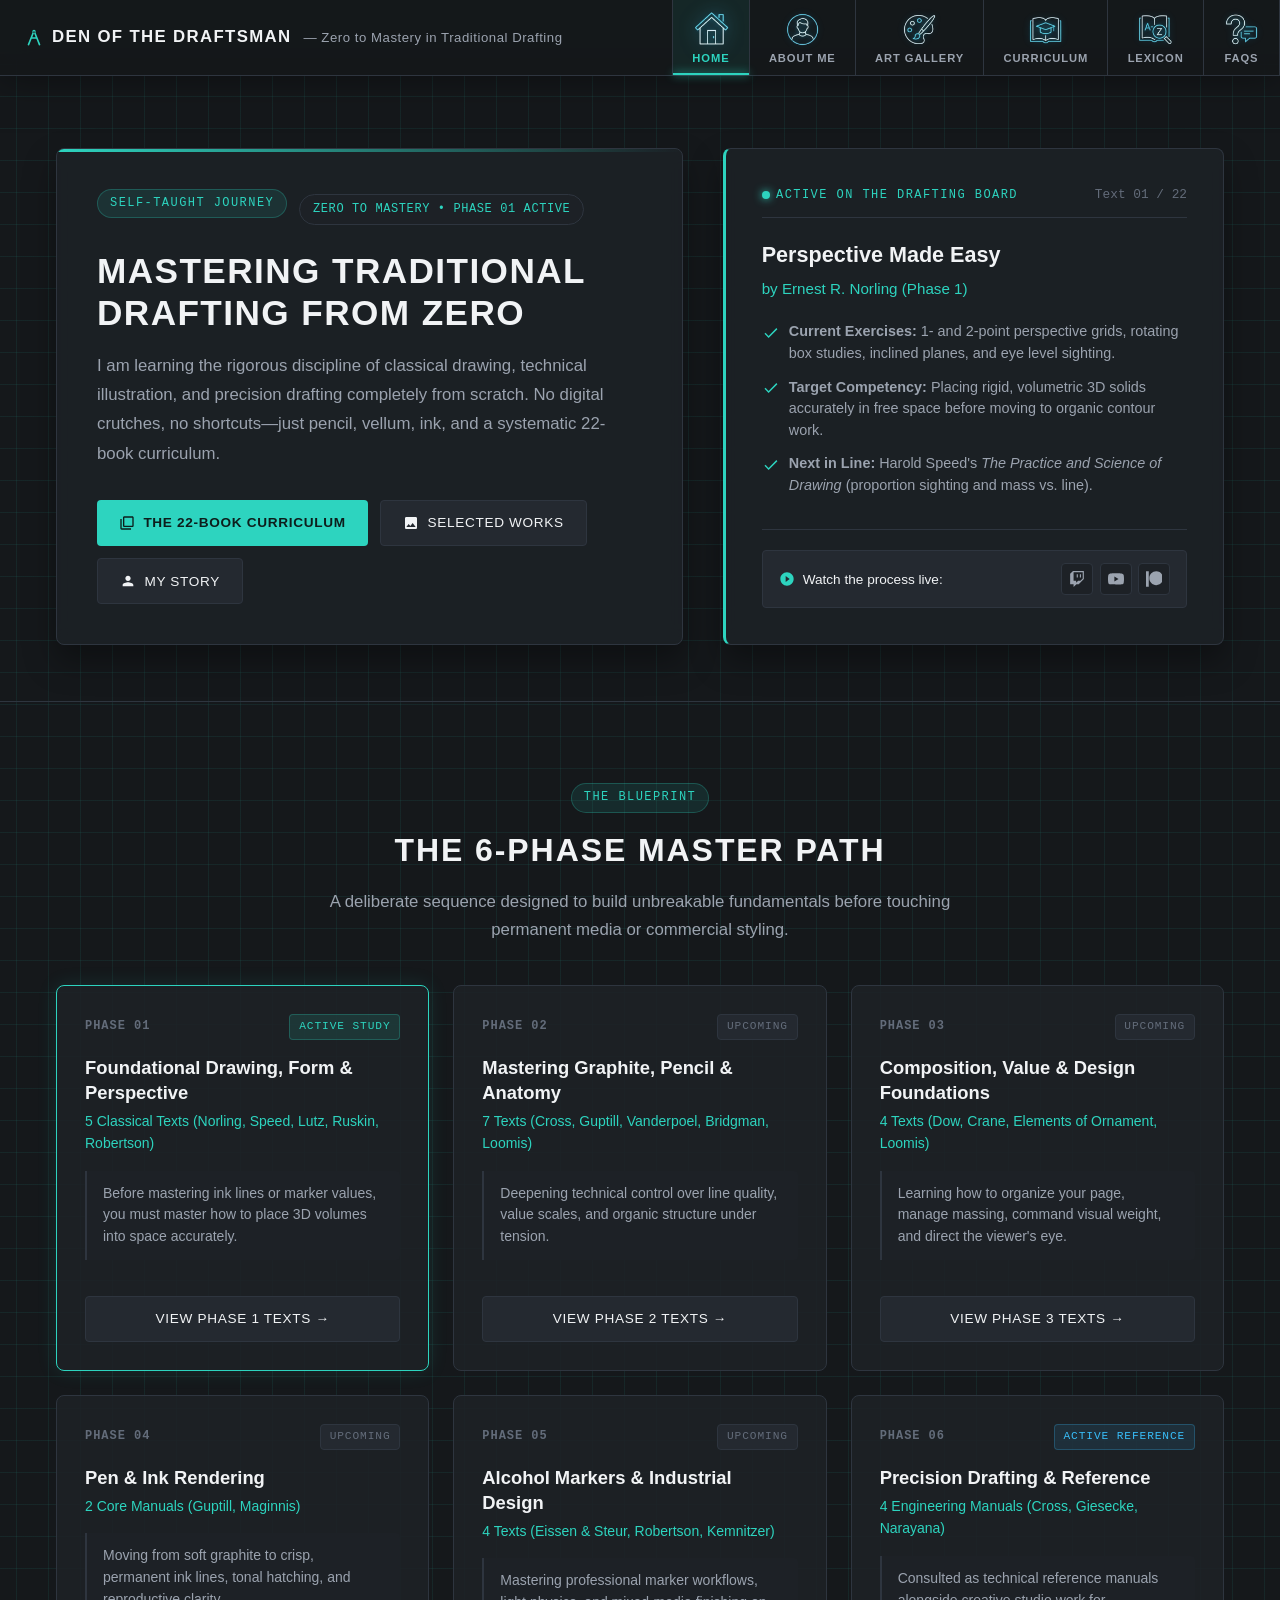
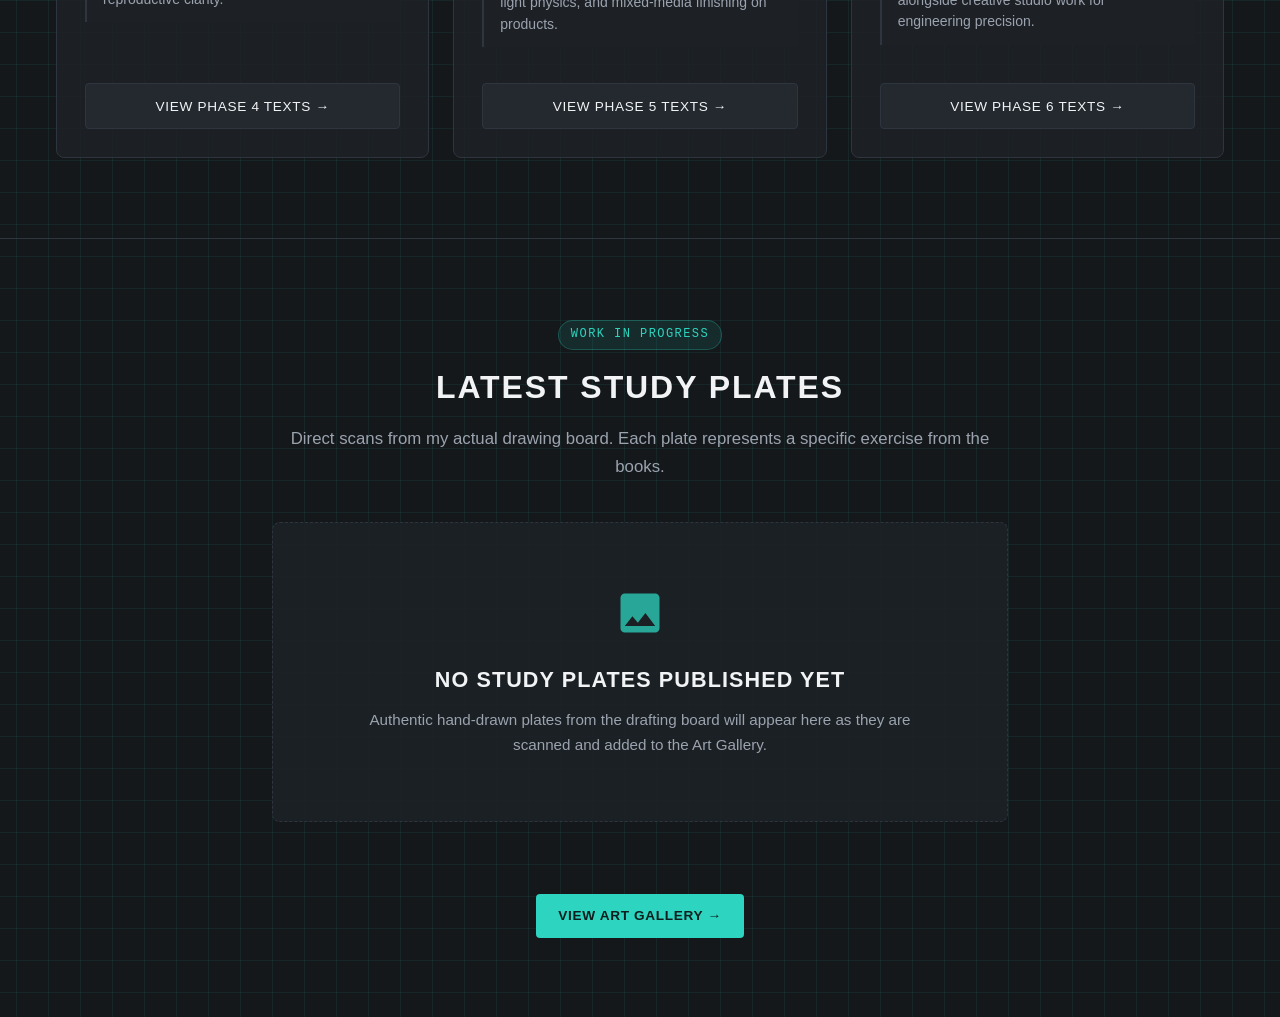
==== commit ac119844: "Removed upload feature" ====
--- a/index.html
+++ b/index.html
@@ -280,9 +280,9 @@
           <svg viewBox="0 0 24 24" class="gallery-empty-icon" aria-hidden="true">
             <path d="M21 19V5c0-1.1-.9-2-2-2H5c-1.1 0-2 .9-2 2v14c0 1.1.9 2 2 2h14c1.1 0 2-.9 2-2zM8.5 13.5l2.5 3.01L14.5 12l4.5 6H5l3.5-4.5z"/>
           </svg>
-          <h3 class="gallery-empty-title">No Study Plates Uploaded Yet</h3>
+          <h3 class="gallery-empty-title">No Study Plates Published Yet</h3>
           <p class="gallery-empty-desc">
-            Authentic hand-drawn plates from the drafting board will appear here as they are scanned and uploaded to the Art Gallery.
+            Authentic hand-drawn plates from the drafting board will appear here as they are scanned and added to the Art Gallery.
           </p>
         </div>
 
@@ -290,7 +290,7 @@
 
         <div style="text-align: center; margin-top: 2.5rem;">
           <a href="gallery.html" class="btn-accent">
-            Open Art Gallery &amp; Upload Plates &rarr;
+            View Art Gallery &rarr;
           </a>
         </div>
       </div>
--- a/css/style.css
+++ b/css/style.css
@@ -879,8 +879,7 @@
   z-index: 5;
 }
 
-.gallery-zoom-btn,
-.gallery-delete-btn {
+.gallery-zoom-btn {
   width: 2.25rem;
   height: 2.25rem;
   border-radius: 6px;
@@ -896,8 +895,7 @@
   transition: all var(--transition);
 }
 
-.gallery-zoom-btn svg,
-.gallery-delete-btn svg {
+.gallery-zoom-btn svg {
   width: 1.1rem;
   height: 1.1rem;
   fill: currentColor;
@@ -911,13 +909,7 @@
   box-shadow: 0 0 10px var(--accent-glow);
 }
 
-.gallery-delete-btn:hover {
-  color: #f87171;
-  border-color: #f87171;
-  background: rgba(248, 113, 113, 0.12);
-}
-
-/* Empty State & Upload Panel */
+/* Empty State */
 .gallery-empty-state {
   text-align: center;
   background: var(--bg-surface-card);
@@ -964,130 +956,6 @@
   padding: 0.15rem 0.4rem;
   border-radius: 3px;
   font-size: 0.85rem;
-}
-
-.gallery-upload-panel {
-  display: none;
-  background: var(--bg-surface-card);
-  border: 1px solid var(--accent);
-  border-radius: var(--radius-md);
-  padding: 2rem;
-  max-width: 46rem;
-  margin: 0 auto 3rem auto;
-  box-shadow: 0 16px 36px rgba(0, 0, 0, 0.45);
-}
-
-.gallery-upload-panel.is-open {
-  display: block;
-}
-
-.upload-panel-header {
-  display: flex;
-  align-items: center;
-  justify-content: space-between;
-  margin-bottom: 1.25rem;
-  padding-bottom: 0.75rem;
-  border-bottom: 1px solid var(--border);
-}
-
-.upload-panel-title {
-  font-size: 1.15rem;
-  font-weight: 700;
-  letter-spacing: 0.06em;
-  text-transform: uppercase;
-  color: var(--text-main);
-}
-
-.upload-panel-close {
-  width: 2rem;
-  height: 2rem;
-  border-radius: 50%;
-  display: inline-flex;
-  align-items: center;
-  justify-content: center;
-  color: var(--text-muted);
-  border: 1px solid var(--border);
-  background: var(--bg-surface);
-  transition: all var(--transition);
-}
-
-.upload-panel-close:hover {
-  color: var(--accent);
-  border-color: var(--accent);
-}
-
-.gallery-upload-form {
-  display: flex;
-  flex-direction: column;
-  gap: 1.15rem;
-}
-
-.upload-field-label {
-  font-size: 0.775rem;
-  font-family: var(--font-mono);
-  text-transform: uppercase;
-  letter-spacing: 0.06em;
-  color: var(--text-muted);
-  margin-bottom: 0.35rem;
-}
-
-.upload-dropzone {
-  position: relative;
-  border: 2px dashed var(--border);
-  border-radius: var(--radius-md);
-  background: var(--bg-surface);
-  padding: 2rem 1.5rem;
-  text-align: center;
-  cursor: pointer;
-  transition: all var(--transition);
-}
-
-.upload-dropzone:hover,
-.upload-dropzone.is-dragover {
-  border-color: var(--accent);
-  background: var(--accent-subtle);
-}
-
-.upload-file-input {
-  position: absolute;
-  inset: 0;
-  width: 100%;
-  height: 100%;
-  opacity: 0;
-  cursor: pointer;
-}
-
-.upload-dropzone-content {
-  display: flex;
-  flex-direction: column;
-  align-items: center;
-  gap: 0.35rem;
-  pointer-events: none;
-}
-
-.upload-dropzone-icon {
-  width: 2.5rem;
-  height: 2.5rem;
-  fill: var(--accent);
-  margin-bottom: 0.25rem;
-}
-
-.upload-dropzone-label {
-  font-size: 0.95rem;
-  font-weight: 600;
-  color: var(--text-main);
-}
-
-.upload-dropzone-hint {
-  font-size: 0.8rem;
-  color: var(--text-dim);
-  font-family: var(--font-mono);
-}
-
-.upload-form-actions {
-  display: flex;
-  justify-content: flex-end;
-  margin-top: 0.25rem;
 }
 
 .gallery-overlay {
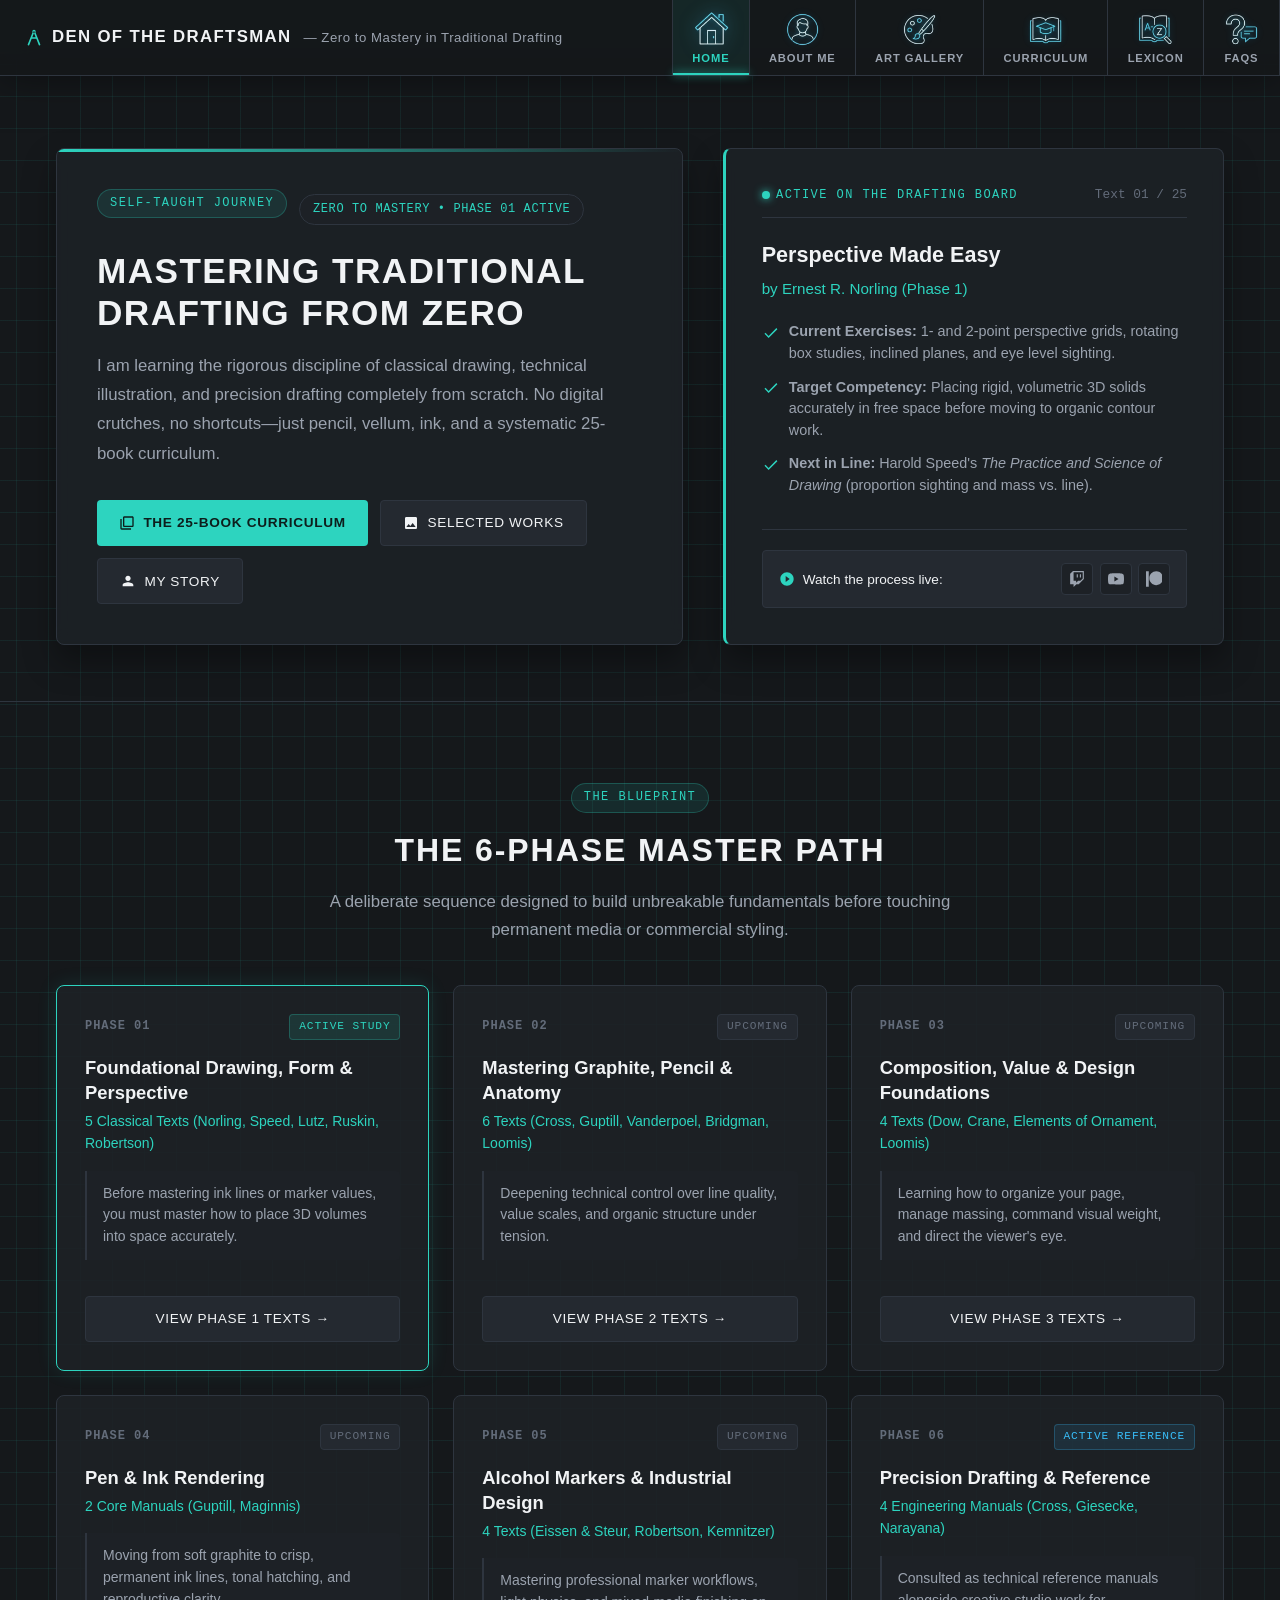
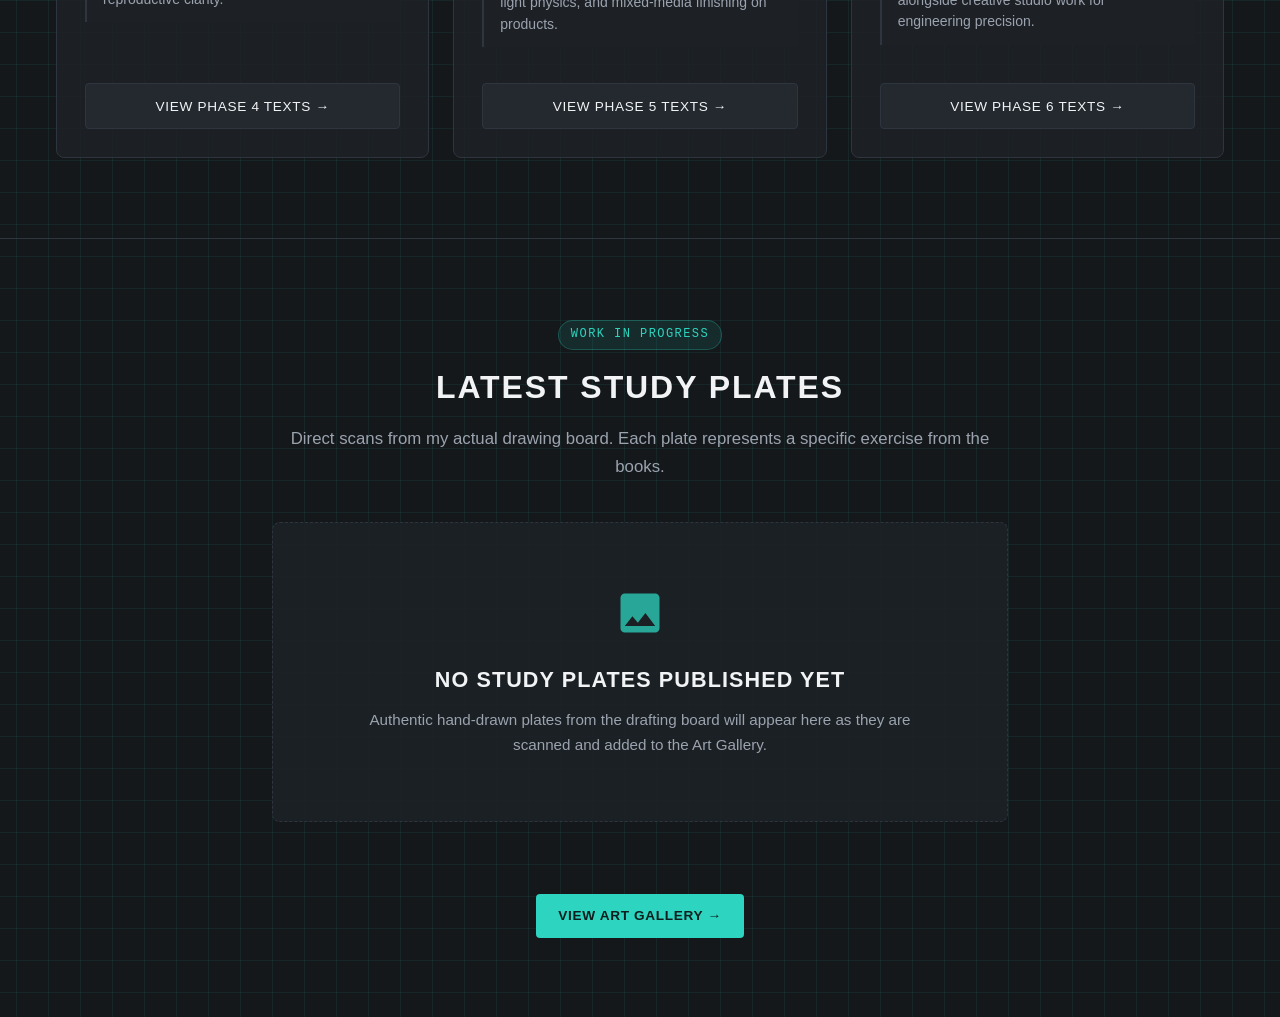
==== commit 00699cfb: "Fixed curriculum" ====
--- a/index.html
+++ b/index.html
@@ -4,8 +4,8 @@
   <meta charset="utf-8" />
   <meta name="viewport" content="width=device-width, initial-scale=1.0" />
   <title>Den of the Draftsman &mdash; Traditional Drafting &amp; Classical Drawing from Zero</title>
-  <meta name="description" content="Documenting the journey of going from zero experience to advanced draftsman across a 22-book classical curriculum in perspective, anatomy, ink rendering, and industrial design." />
-  <link rel="stylesheet" href="css/style.css?v=3" />
+  <meta name="description" content="Documenting the journey of going from zero experience to advanced draftsman across a 25-book classical curriculum in perspective, anatomy, ink rendering, and industrial design." />
+  <link rel="stylesheet" href="css/style.css?v=5" />
 </head>
 <body>
 
@@ -83,14 +83,14 @@
               </div>
               <h1 class="hero-title">Mastering Traditional Drafting from Zero</h1>
               <p class="hero-intro">
-                I am learning the rigorous discipline of classical drawing, technical illustration, and precision drafting completely from scratch. No digital crutches, no shortcuts&mdash;just pencil, vellum, ink, and a systematic 22-book curriculum.
+                I am learning the rigorous discipline of classical drawing, technical illustration, and precision drafting completely from scratch. No digital crutches, no shortcuts&mdash;just pencil, vellum, ink, and a systematic 25-book curriculum.
               </p>
             </div>
 
             <div class="hero-actions">
               <a href="curriculum.html" class="btn-accent">
                 <svg viewBox="0 0 24 24" width="16" height="16" fill="currentColor"><path d="M4 6H2v14c0 1.1.9 2 2 2h14v-2H4V6zm16-4H8c-1.1 0-2 .9-2 2v12c0 1.1.9 2 2 2h12c1.1 0 2-.9 2-2V4c0-1.1-.9-2-2-2zm0 14H8V4h12v12z"/></svg>
-                The 22-Book Curriculum
+                The 25-Book Curriculum
               </a>
               <a href="gallery.html" class="btn-secondary">
                 <svg viewBox="0 0 24 24" width="16" height="16" fill="currentColor"><path d="M21 19V5c0-1.1-.9-2-2-2H5c-1.1 0-2 .9-2 2v14c0 1.1.9 2 2 2h14c1.1 0 2-.9 2-2zM8.5 13.5l2.5 3.01L14.5 12l4.5 6H5l3.5-4.5z"/></svg>
@@ -111,7 +111,7 @@
                   <span class="pulse-dot"></span>
                   Active on the Drafting Board
                 </span>
-                <span class="station-phase">Text 01 / 22</span>
+                <span class="station-phase">Text 01 / 25</span>
               </div>
 
               <h2 class="current-text-title">Perspective Made Easy</h2>
@@ -193,7 +193,7 @@
                 <span class="book-status upcoming">Upcoming</span>
               </div>
               <h3 class="book-title">Mastering Graphite, Pencil &amp; Anatomy</h3>
-              <div class="book-author">7 Texts (Cross, Guptill, Vanderpoel, Bridgman, Loomis)</div>
+              <div class="book-author">6 Texts (Cross, Guptill, Vanderpoel, Bridgman, Loomis)</div>
               <div class="book-why-box">
                 <p class="book-why-text">Deepening technical control over line quality, value scales, and organic structure under tension.</p>
               </div>
--- a/css/style.css
+++ b/css/style.css
@@ -799,6 +799,140 @@
   border: 1px solid var(--border);
 }
 
+/* Curriculum Structured Book List */
+.curriculum-book-list {
+  list-style: none;
+  display: flex;
+  flex-direction: column;
+  gap: 0.85rem;
+  margin: 0;
+  padding: 0;
+}
+
+.curriculum-book-item {
+  background: var(--bg-surface-card);
+  border: 1px solid var(--border);
+  border-radius: var(--radius-md);
+  padding: 1.25rem 1.5rem;
+  display: flex;
+  align-items: center;
+  justify-content: space-between;
+  gap: 1.5rem;
+  transition: all var(--transition);
+}
+
+.curriculum-book-item:hover {
+  border-color: var(--accent);
+  background: var(--bg-surface-elevated);
+  transform: translateX(3px);
+}
+
+.curriculum-book-item.in-progress {
+  border-color: var(--accent);
+  box-shadow: 0 0 18px rgba(45, 212, 191, 0.1);
+}
+
+.curriculum-book-main {
+  display: flex;
+  align-items: flex-start;
+  gap: 1.15rem;
+  flex: 1;
+}
+
+.curriculum-book-num {
+  font-family: var(--font-mono);
+  font-size: 0.8rem;
+  font-weight: 700;
+  color: var(--accent);
+  background: var(--bg-surface);
+  border: 1px solid var(--border);
+  border-radius: var(--radius-sm);
+  padding: 0.3rem 0.6rem;
+  min-width: 2.6rem;
+  text-align: center;
+  flex-shrink: 0;
+  margin-top: 0.1rem;
+}
+
+.curriculum-book-info {
+  display: flex;
+  flex-direction: column;
+  gap: 0.25rem;
+}
+
+.curriculum-book-title-row {
+  display: flex;
+  align-items: baseline;
+  flex-wrap: wrap;
+  gap: 0.5rem;
+}
+
+.curriculum-book-link {
+  font-size: 1.05rem;
+  font-weight: 700;
+  color: var(--text-main);
+  text-decoration: none;
+  transition: color var(--transition);
+}
+
+.curriculum-book-link:hover {
+  color: var(--accent);
+  text-decoration: underline;
+}
+
+.curriculum-book-author {
+  font-size: 0.9rem;
+  color: var(--accent);
+}
+
+.curriculum-book-desc {
+  font-size: 0.875rem;
+  color: var(--text-muted);
+  line-height: 1.55;
+}
+
+.curriculum-book-action {
+  display: inline-flex;
+  align-items: center;
+  gap: 0.4rem;
+  padding: 0.5rem 0.95rem;
+  background: var(--bg-surface);
+  border: 1px solid var(--border);
+  border-radius: var(--radius-sm);
+  color: var(--text-main);
+  font-family: var(--font-mono);
+  font-size: 0.75rem;
+  font-weight: 600;
+  letter-spacing: 0.04em;
+  text-transform: uppercase;
+  white-space: nowrap;
+  flex-shrink: 0;
+  transition: all var(--transition);
+}
+
+.curriculum-book-action svg {
+  width: 0.9rem;
+  height: 0.9rem;
+  fill: currentColor;
+}
+
+.curriculum-book-action:hover {
+  border-color: var(--accent);
+  color: var(--accent);
+  background: var(--accent-subtle);
+}
+
+@media (max-width: 768px) {
+  .curriculum-book-item {
+    flex-direction: column;
+    align-items: flex-start;
+    gap: 1rem;
+  }
+  .curriculum-book-action {
+    align-self: flex-start;
+  }
+}
+
 /* --------------------------------------------------------------------------
    Study Plates & Gallery Section
    -------------------------------------------------------------------------- */
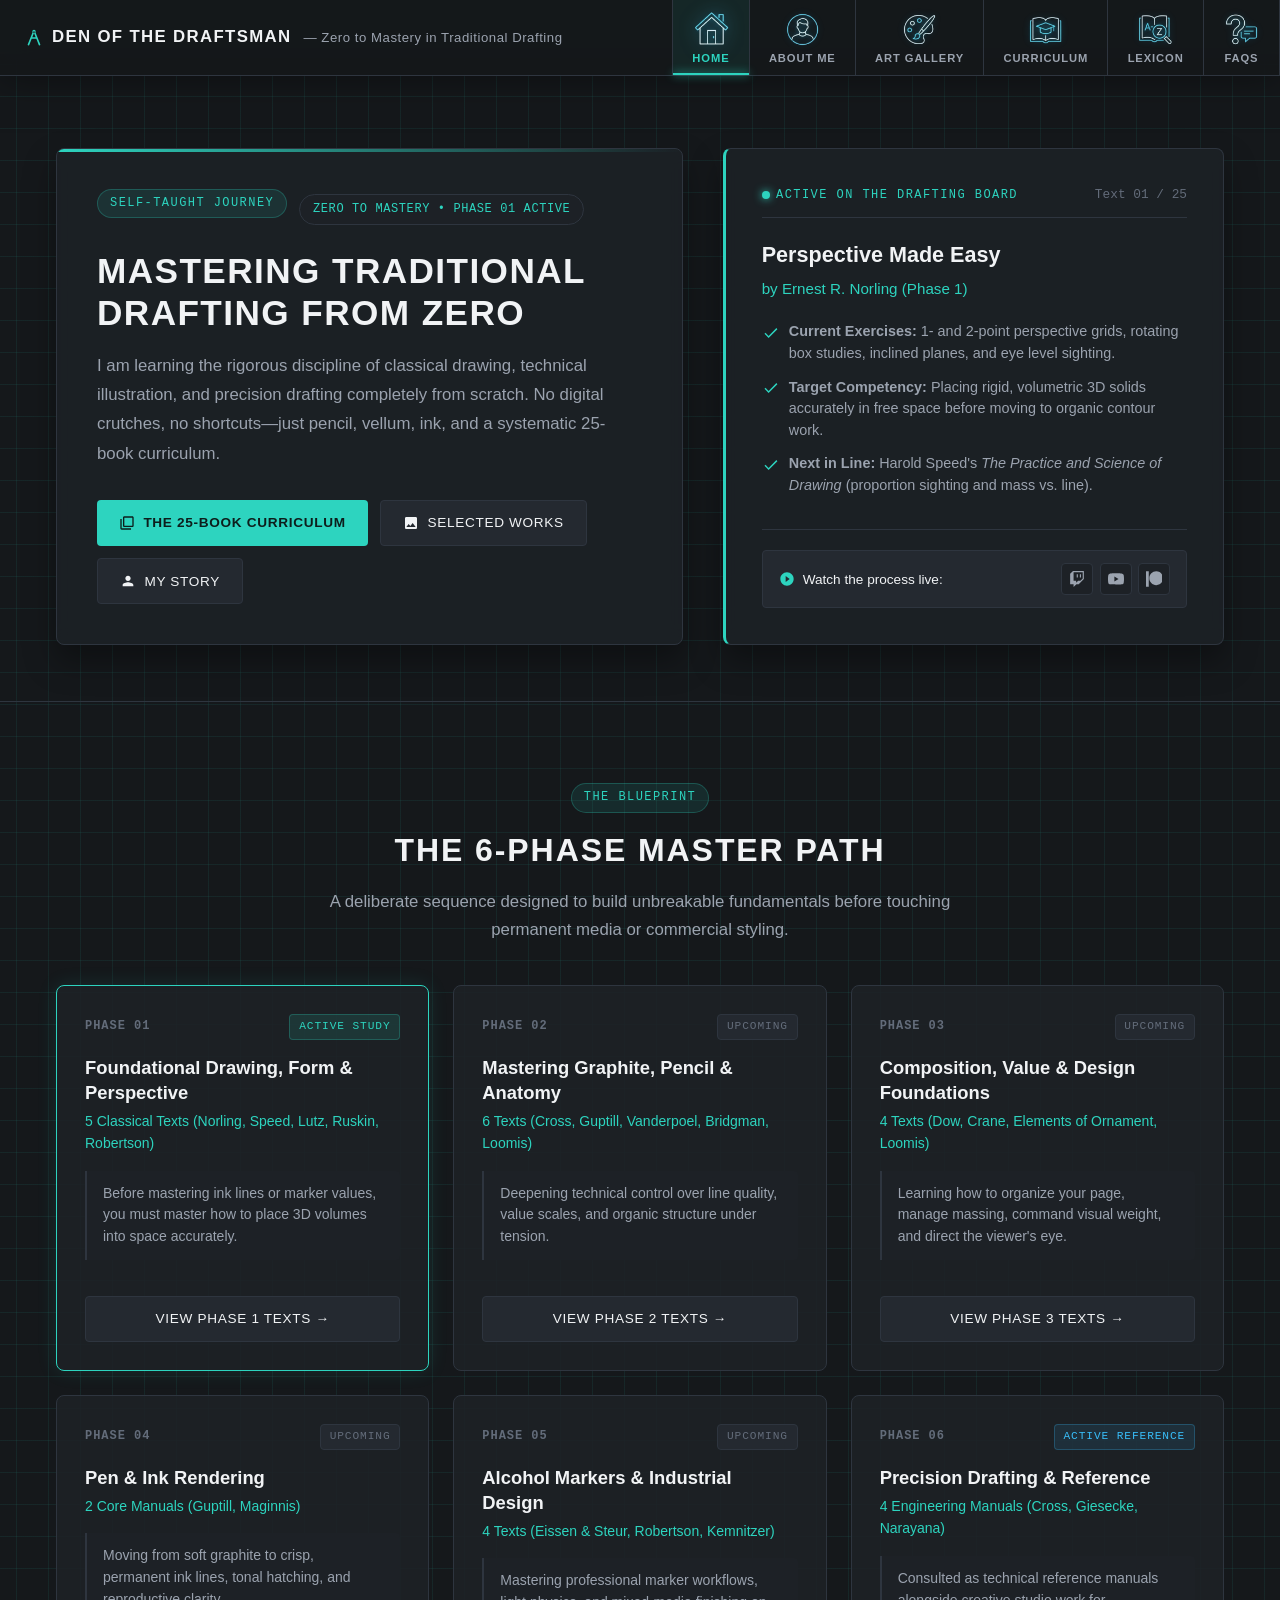
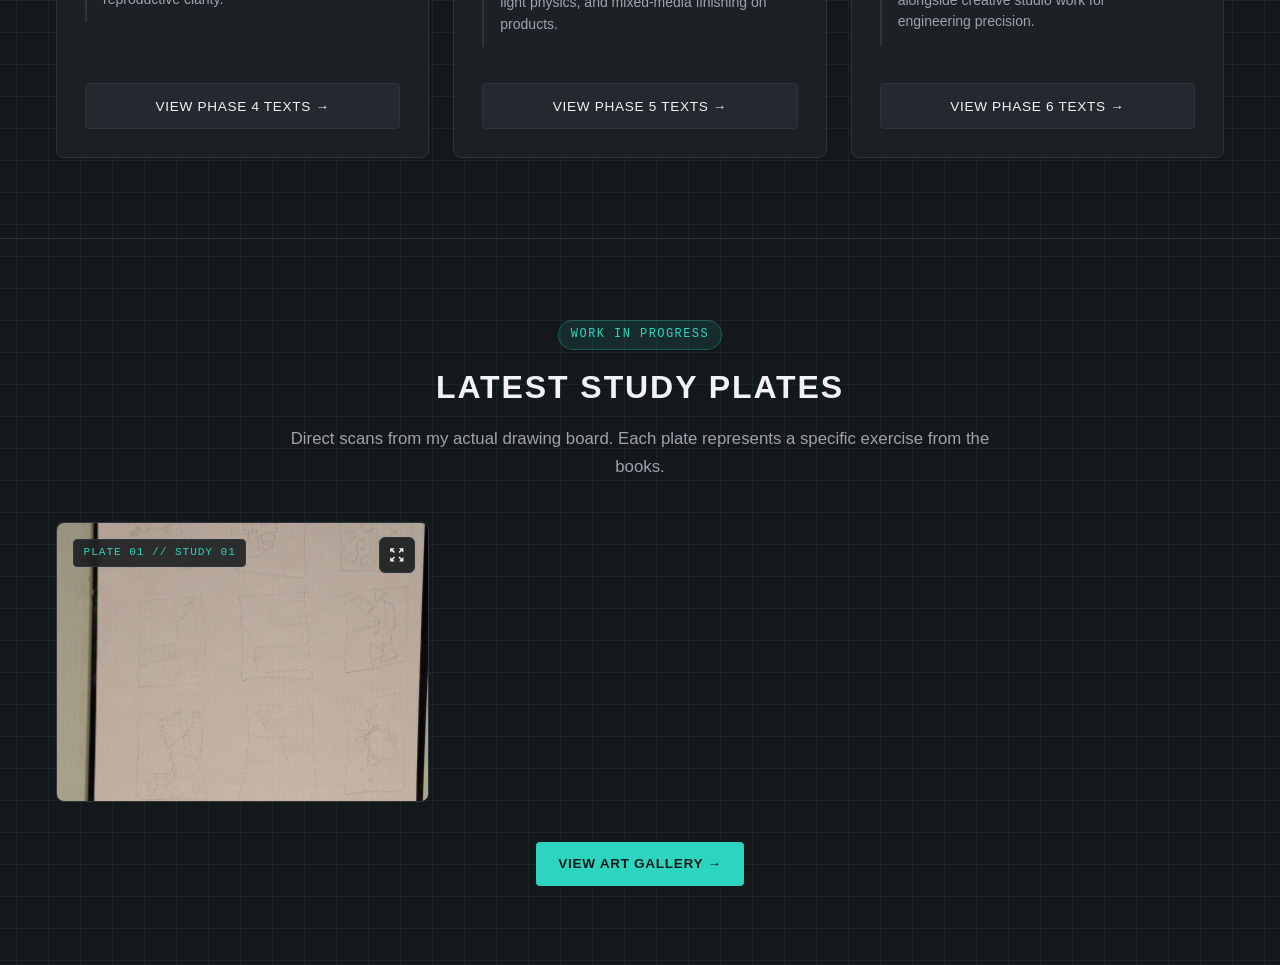
==== commit f42f9a0d: "update gallery" ====
--- a/index.html
+++ b/index.html
@@ -276,7 +276,7 @@
           </p>
         </div>
 
-        <div id="home-gallery-empty" class="gallery-empty-state">
+        <div id="home-gallery-empty" class="gallery-empty-state is-hidden">
           <svg viewBox="0 0 24 24" class="gallery-empty-icon" aria-hidden="true">
             <path d="M21 19V5c0-1.1-.9-2-2-2H5c-1.1 0-2 .9-2 2v14c0 1.1.9 2 2 2h14c1.1 0 2-.9 2-2zM8.5 13.5l2.5 3.01L14.5 12l4.5 6H5l3.5-4.5z"/>
           </svg>
@@ -286,7 +286,24 @@
           </p>
         </div>
 
-        <div class="gallery-grid" id="home-gallery-grid"></div>
+        <div class="gallery-grid" id="home-gallery-grid">
+          <article class="gallery-card" tabindex="0"
+                   data-full="images/fulls/first_drawing.jpg"
+                   data-title="First Drawing &mdash; Shape &amp; Framing Thumbnail Studies"
+                   data-desc="Graphite on Paper &bull; 9-Panel Shape &amp; Composition Study">
+            <span class="gallery-plate-badge">Plate 01 // Study 01</span>
+            <div class="gallery-card-actions">
+              <button type="button" class="gallery-zoom-btn" aria-label="View full-page rendering" title="View full-page rendering">
+                <svg viewBox="0 0 24 24" aria-hidden="true"><path d="M15 3l2.3 2.3-2.89 2.87 1.42 1.42L18.7 6.7 21 9V3h-6zM3 9l2.3-2.3 2.87 2.89 1.42-1.42L6.7 5.3 9 3H3v6zm6 12l-2.3-2.3 2.89-2.87-1.42-1.42L5.3 17.3 3 15v6h6zm12-6l-2.3 2.3-2.87-2.89-1.42 1.42 2.89 2.87L15 21h6v-6z"/></svg>
+              </button>
+            </div>
+            <img src="images/thumbs/first_drawing.jpg" alt="First Drawing: 9-Panel Shape and Framing Thumbnail Studies" loading="lazy" />
+            <div class="gallery-overlay">
+              <h3 class="gallery-item-title">First Drawing &mdash; Shape &amp; Framing Studies</h3>
+              <p class="gallery-item-desc">Graphite on Paper &bull; 9-Panel Study</p>
+            </div>
+          </article>
+        </div>
 
         <div style="text-align: center; margin-top: 2.5rem;">
           <a href="gallery.html" class="btn-accent">
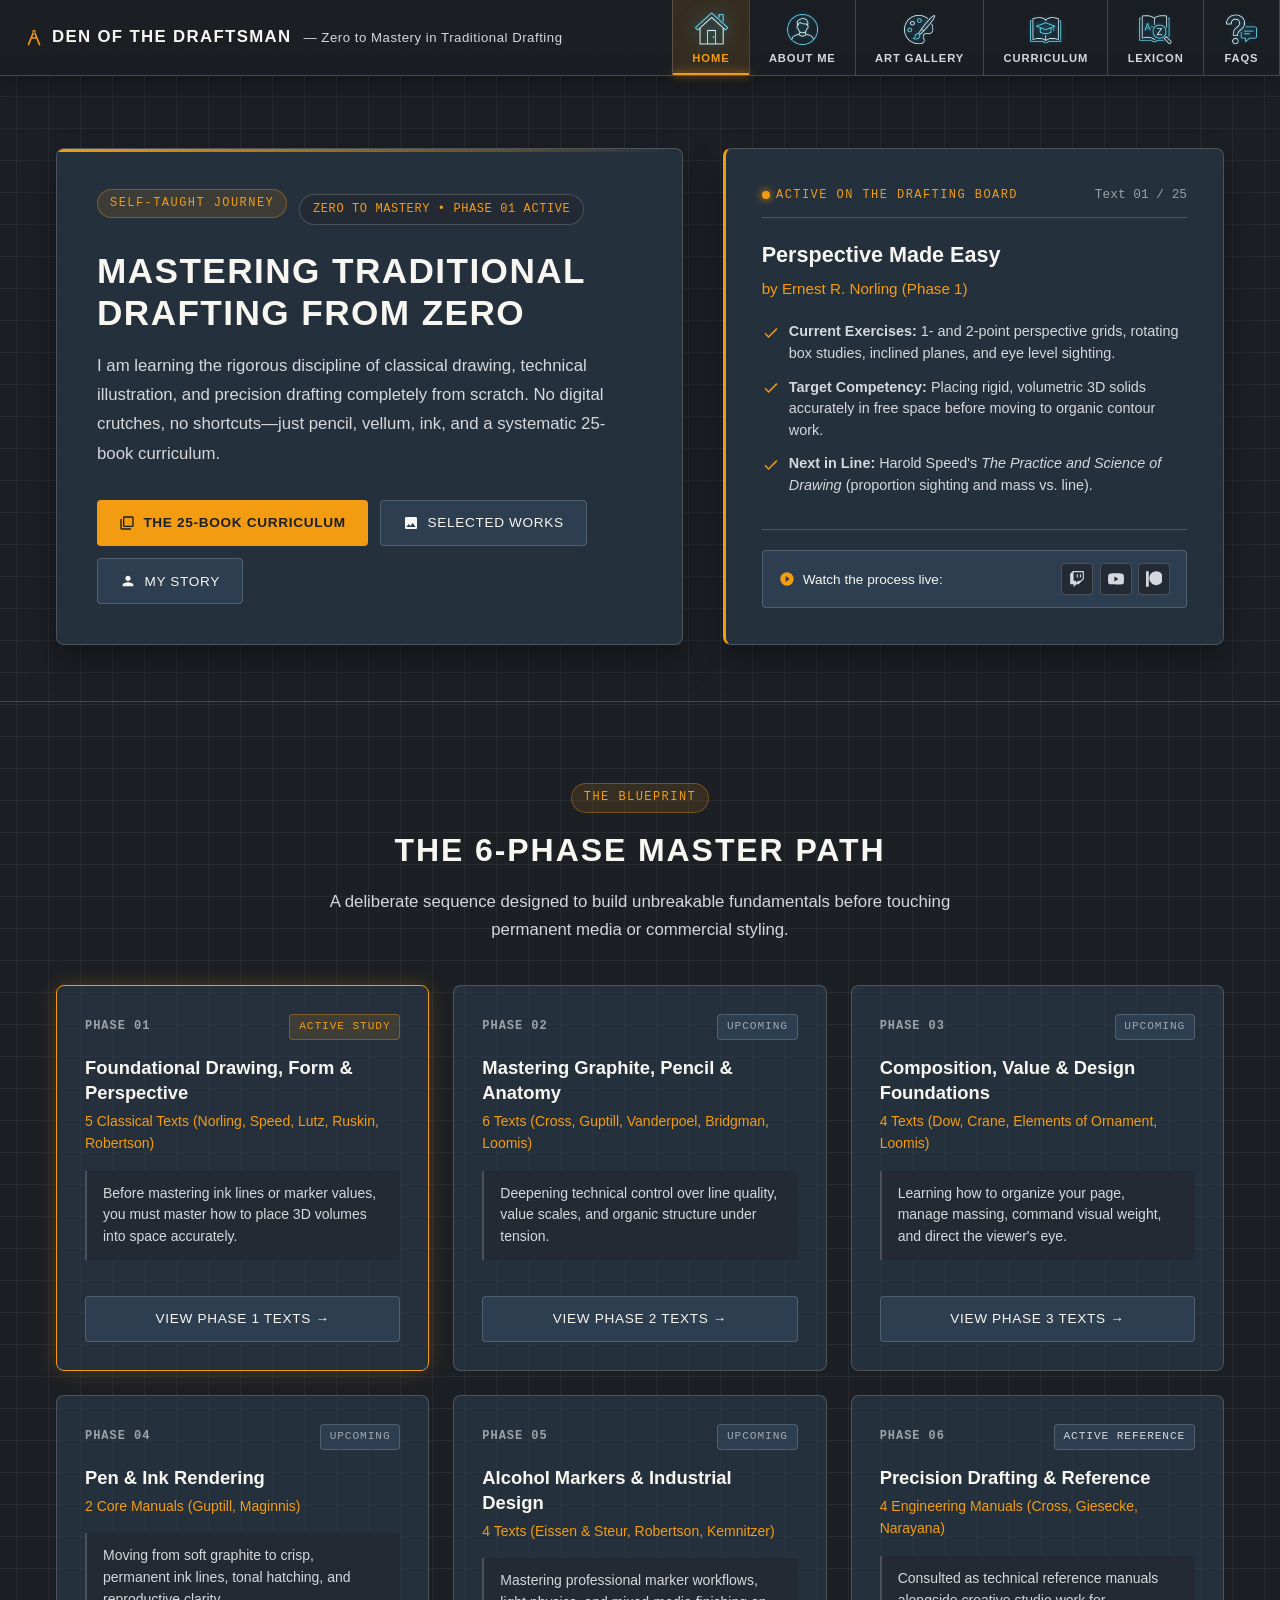
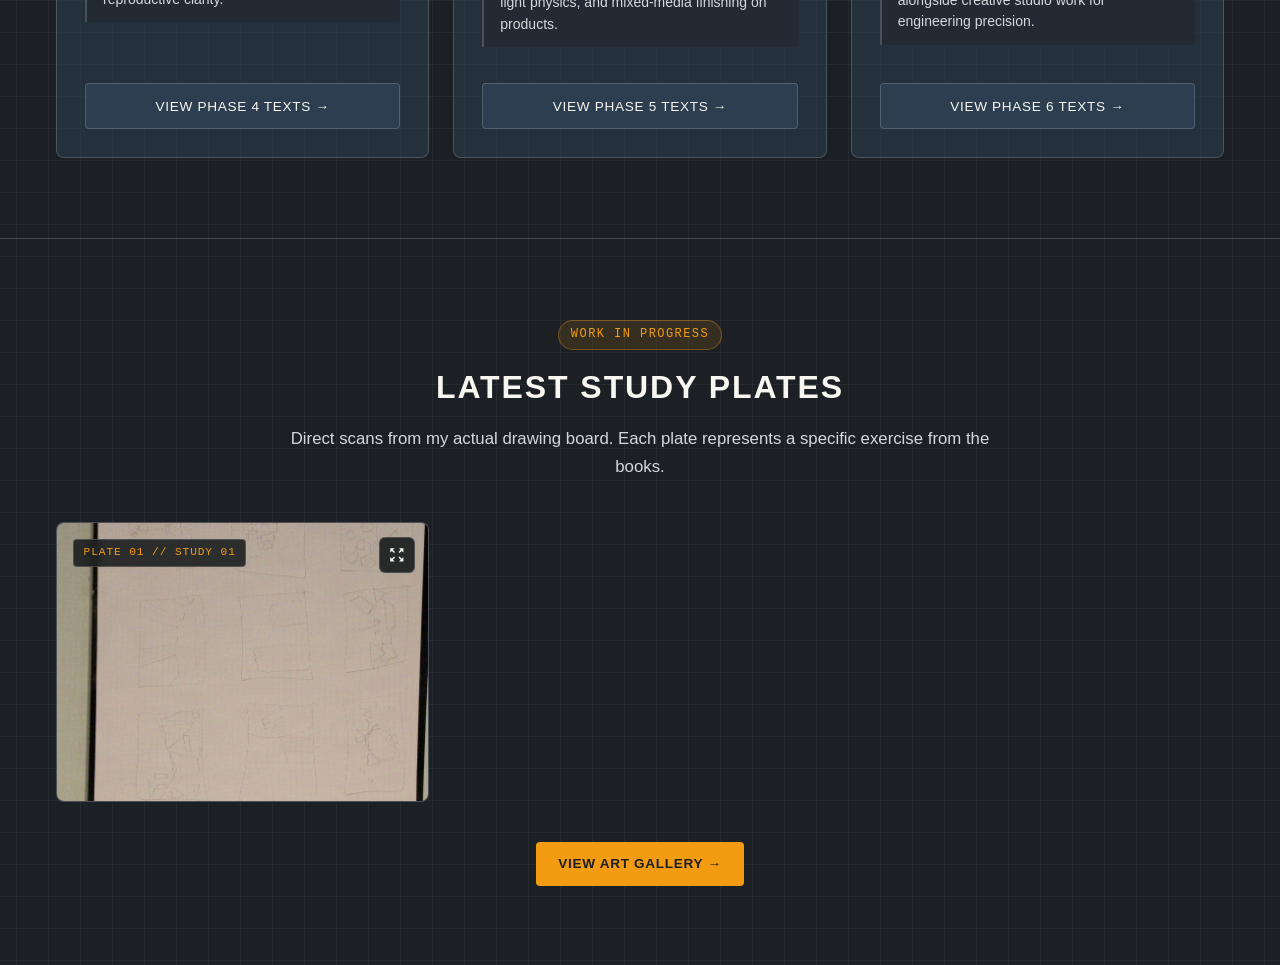
==== commit 385f3e9b: "Update about me and color pallette" ====
--- a/index.html
+++ b/index.html
@@ -5,7 +5,7 @@
   <meta name="viewport" content="width=device-width, initial-scale=1.0" />
   <title>Den of the Draftsman &mdash; Traditional Drafting &amp; Classical Drawing from Zero</title>
   <meta name="description" content="Documenting the journey of going from zero experience to advanced draftsman across a 25-book classical curriculum in perspective, anatomy, ink rendering, and industrial design." />
-  <link rel="stylesheet" href="css/style.css?v=5" />
+  <link rel="stylesheet" href="css/style.css?v=8" />
 </head>
 <body>
 
--- a/css/style.css
+++ b/css/style.css
@@ -5,27 +5,35 @@
    ========================================================================== */
 
 :root {
-  --bg-page: #15181b;
-  --bg-surface: #1d2126;
-  --bg-surface-elevated: #242930;
-  --bg-surface-card: rgba(29, 33, 38, 0.88);
-  --bg-header: rgba(21, 24, 27, 0.96);
-  --bg-panel: rgba(24, 28, 33, 0.98);
-  --bg-modal: rgba(12, 14, 16, 0.95);
+  /* Official Brand Color Palette Tokens */
+  --graphite-ink: #1C1F24;       /* Primary Base: rgb(28, 31, 36) */
+  --draftsman-slate: #2C3E50;    /* Secondary Accent: rgb(44, 62, 80) */
+  --drafting-amber: #F39C12;     /* Highlight Accent: rgb(243, 156, 18) */
+  --vellum-cream: #F8F6F0;       /* Neutral Surface: rgb(248, 246, 240) */
+  --lead-gray: #D5D8DC;          /* Structural Line: rgb(213, 216, 220) */
+
+  /* 60-30-10 Application Mapping */
+  --bg-page: #1C1F24;            /* Graphite Ink foundation */
+  --bg-surface: #232A34;         /* Deep slate-ink intermediate surface */
+  --bg-surface-elevated: #2C3E50;/* Draftsman Slate (30% structure & containers) */
+  --bg-surface-card: rgba(44, 62, 80, 0.55); /* Draftsman Slate container cards */
+  --bg-header: rgba(28, 31, 36, 0.96);       /* Graphite Ink header */
+  --bg-panel: rgba(28, 31, 36, 0.98);
+  --bg-modal: rgba(28, 31, 36, 0.96);
   
-  --text-main: #f1f3f5;
-  --text-muted: #9ba3af;
-  --text-dim: #636c7a;
+  --text-main: #F8F6F0;          /* Vellum Cream primary contrast typography */
+  --text-muted: #D5D8DC;         /* Lead Gray secondary metadata & copy */
+  --text-dim: rgba(213, 216, 220, 0.68);
   
-  --accent: #2dd4bf;         /* Drafting teal / turquoise */
-  --accent-hover: #14b8a6;
-  --accent-glow: rgba(45, 212, 191, 0.18);
-  --accent-subtle: rgba(45, 212, 191, 0.08);
-  --blueprint-line: rgba(45, 212, 191, 0.08);
+  --accent: #F39C12;             /* Drafting Amber (10% kinetic highlight) */
+  --accent-hover: #F5B041;
+  --accent-glow: rgba(243, 156, 18, 0.22);
+  --accent-subtle: rgba(243, 156, 18, 0.12);
+  --blueprint-line: rgba(213, 216, 220, 0.06); /* Lead Gray coordinate grid */
   
-  --border: #2e353f;
-  --border-focus: #2dd4bf;
-  --border-light: rgba(45, 212, 191, 0.25);
+  --border: rgba(213, 216, 220, 0.22);         /* 1px Lead Gray schematic framing */
+  --border-focus: #F39C12;
+  --border-light: rgba(243, 156, 18, 0.35);
   
   --header-height: 4.75rem;
   --font-sans: -apple-system, BlinkMacSystemFont, "Segoe UI", Roboto, Helvetica, Arial, sans-serif;
@@ -294,7 +302,7 @@
   letter-spacing: 0.12em;
   text-transform: uppercase;
   color: var(--accent);
-  background: rgba(45, 212, 191, 0.1);
+  background: var(--accent-subtle);
   border: 1px solid var(--border-light);
   border-radius: 999px;
   margin-bottom: 0.75rem;
@@ -394,8 +402,8 @@
   gap: 0.5rem;
   padding: 0.7rem 1.4rem;
   background: var(--accent);
-  color: #0d1e1c;
-  font-weight: 600;
+  color: var(--graphite-ink);
+  font-weight: 700;
   font-size: 0.85rem;
   letter-spacing: 0.05em;
   text-transform: uppercase;
@@ -405,9 +413,9 @@
 
 .btn-accent:hover {
   background: var(--accent-hover);
-  color: #000;
+  color: var(--graphite-ink);
   transform: translateY(-2px);
-  box-shadow: 0 4px 14px rgba(45, 212, 191, 0.3);
+  box-shadow: 0 4px 14px var(--accent-glow);
 }
 
 .btn-secondary {
@@ -615,7 +623,7 @@
   background: var(--accent-subtle);
   border-color: var(--accent);
   color: var(--accent);
-  box-shadow: 0 0 12px rgba(45, 212, 191, 0.15);
+  box-shadow: 0 0 12px var(--accent-glow);
 }
 
 .curriculum-phases {
@@ -699,7 +707,7 @@
 
 .book-card.in-progress {
   border-color: var(--accent);
-  box-shadow: 0 0 20px rgba(45, 212, 191, 0.12);
+  box-shadow: 0 0 20px var(--accent-glow);
 }
 
 .book-top-bar {
@@ -728,7 +736,7 @@
 
 .book-status.in-progress {
   color: var(--accent);
-  background: rgba(45, 212, 191, 0.12);
+  background: var(--accent-subtle);
   border: 1px solid var(--border-light);
 }
 
@@ -739,9 +747,9 @@
 }
 
 .book-status.reference {
-  color: #38bdf8;
-  background: rgba(56, 189, 248, 0.1);
-  border: 1px solid rgba(56, 189, 248, 0.25);
+  color: var(--lead-gray);
+  background: var(--bg-surface-elevated);
+  border: 1px solid var(--border);
 }
 
 .book-title {
@@ -829,7 +837,7 @@
 
 .curriculum-book-item.in-progress {
   border-color: var(--accent);
-  box-shadow: 0 0 18px rgba(45, 212, 191, 0.1);
+  box-shadow: 0 0 18px var(--accent-glow);
 }
 
 .curriculum-book-main {
@@ -1086,7 +1094,7 @@
 .gallery-empty-desc code {
   font-family: var(--font-mono);
   color: var(--accent);
-  background: rgba(45, 212, 191, 0.08);
+  background: var(--accent-subtle);
   padding: 0.15rem 0.4rem;
   border-radius: 3px;
   font-size: 0.85rem;
@@ -1144,7 +1152,7 @@
 .gallery-scan-hint code {
   font-family: var(--font-mono);
   color: var(--accent);
-  background: rgba(45, 212, 191, 0.08);
+  background: var(--accent-subtle);
   padding: 0.15rem 0.4rem;
   border-radius: 3px;
   font-size: 0.85rem;
@@ -1374,7 +1382,34 @@
   font-size: 0.925rem;
   color: var(--text-muted);
   line-height: 1.65;
-  margin-bottom: 1.25rem;
+  margin-bottom: 1rem;
+}
+
+.term-definition:last-child {
+  margin-bottom: 0;
+}
+
+.term-sublist {
+  list-style: none;
+  padding: 0;
+  margin: 0.75rem 0 0 0;
+  display: flex;
+  flex-direction: column;
+  gap: 0.55rem;
+  border-top: 1px solid var(--border);
+  padding-top: 0.85rem;
+}
+
+.term-sublist li {
+  font-size: 0.86rem;
+  color: var(--text-muted);
+  line-height: 1.55;
+  padding-left: 0.85rem;
+  border-left: 2px solid var(--accent);
+}
+
+.term-sublist li strong {
+  color: var(--text-main);
 }
 
 .term-drafting-note {
@@ -1554,6 +1589,102 @@
   fill: currentColor;
 }
 
+/* Social Icon Links (About Page & Standalone Cards) */
+.social-pills {
+  display: flex;
+  align-items: center;
+  gap: 0.75rem;
+  flex-wrap: wrap;
+}
+
+.social-pill {
+  display: inline-flex;
+  align-items: center;
+  justify-content: center;
+  width: 2.75rem;
+  height: 2.75rem;
+  border-radius: 6px;
+  background: var(--bg-surface-elevated);
+  border: 1px solid var(--border);
+  color: var(--text-muted);
+  transition: all var(--transition);
+}
+
+.social-pill:hover {
+  color: var(--accent);
+  border-color: var(--accent);
+  background: var(--accent-subtle);
+  transform: translateY(-2px);
+}
+
+.social-pill svg {
+  width: 1.25rem;
+  height: 1.25rem;
+  fill: currentColor;
+  flex-shrink: 0;
+}
+
+/* Standalone Notice / Confirmation Cards (404 & Thank You) */
+.under-construction {
+  padding: 5rem 1.5rem;
+  display: flex;
+  align-items: center;
+  justify-content: center;
+  min-height: calc(100vh - var(--header-height));
+}
+
+.construction-card {
+  max-width: 40rem;
+  width: 100%;
+  background: var(--bg-surface-card);
+  border: 1px solid var(--border);
+  border-radius: var(--radius-md);
+  padding: 3rem 2.5rem;
+  text-align: center;
+}
+
+.compass-badge {
+  width: 3.5rem;
+  height: 3.5rem;
+  margin: 0 auto 1.25rem;
+  border-radius: 50%;
+  background: var(--accent-subtle);
+  border: 1px solid var(--border-light);
+  display: flex;
+  align-items: center;
+  justify-content: center;
+  color: var(--accent);
+}
+
+.compass-badge svg {
+  width: 1.75rem;
+  height: 1.75rem;
+  fill: currentColor;
+}
+
+.status-pill {
+  display: inline-block;
+  font-size: 0.72rem;
+  font-weight: 700;
+  letter-spacing: 0.12em;
+  text-transform: uppercase;
+  color: var(--accent);
+  margin-bottom: 0.75rem;
+}
+
+.construction-title {
+  font-size: 2rem;
+  font-weight: 700;
+  color: var(--text-main);
+  margin-bottom: 1rem;
+}
+
+.construction-text {
+  color: var(--text-muted);
+  line-height: 1.7;
+  margin-bottom: 1.25rem;
+}
+
 .copyright-text {
   font-size: 0.8rem;
   color: var(--text-dim);
@@ -1605,8 +1736,8 @@
   align-self: flex-start;
   padding: 0.7rem 1.75rem;
   background: var(--accent);
-  color: #0d1e1c;
-  font-weight: 600;
+  color: var(--graphite-ink);
+  font-weight: 700;
   letter-spacing: 0.05em;
   text-transform: uppercase;
   border-radius: 4px;
@@ -1615,7 +1746,7 @@
 
 .btn-primary:hover {
   background: var(--accent-hover);
-  color: #000;
+  color: var(--graphite-ink);
 }
 
 /* --------------------------------------------------------------------------
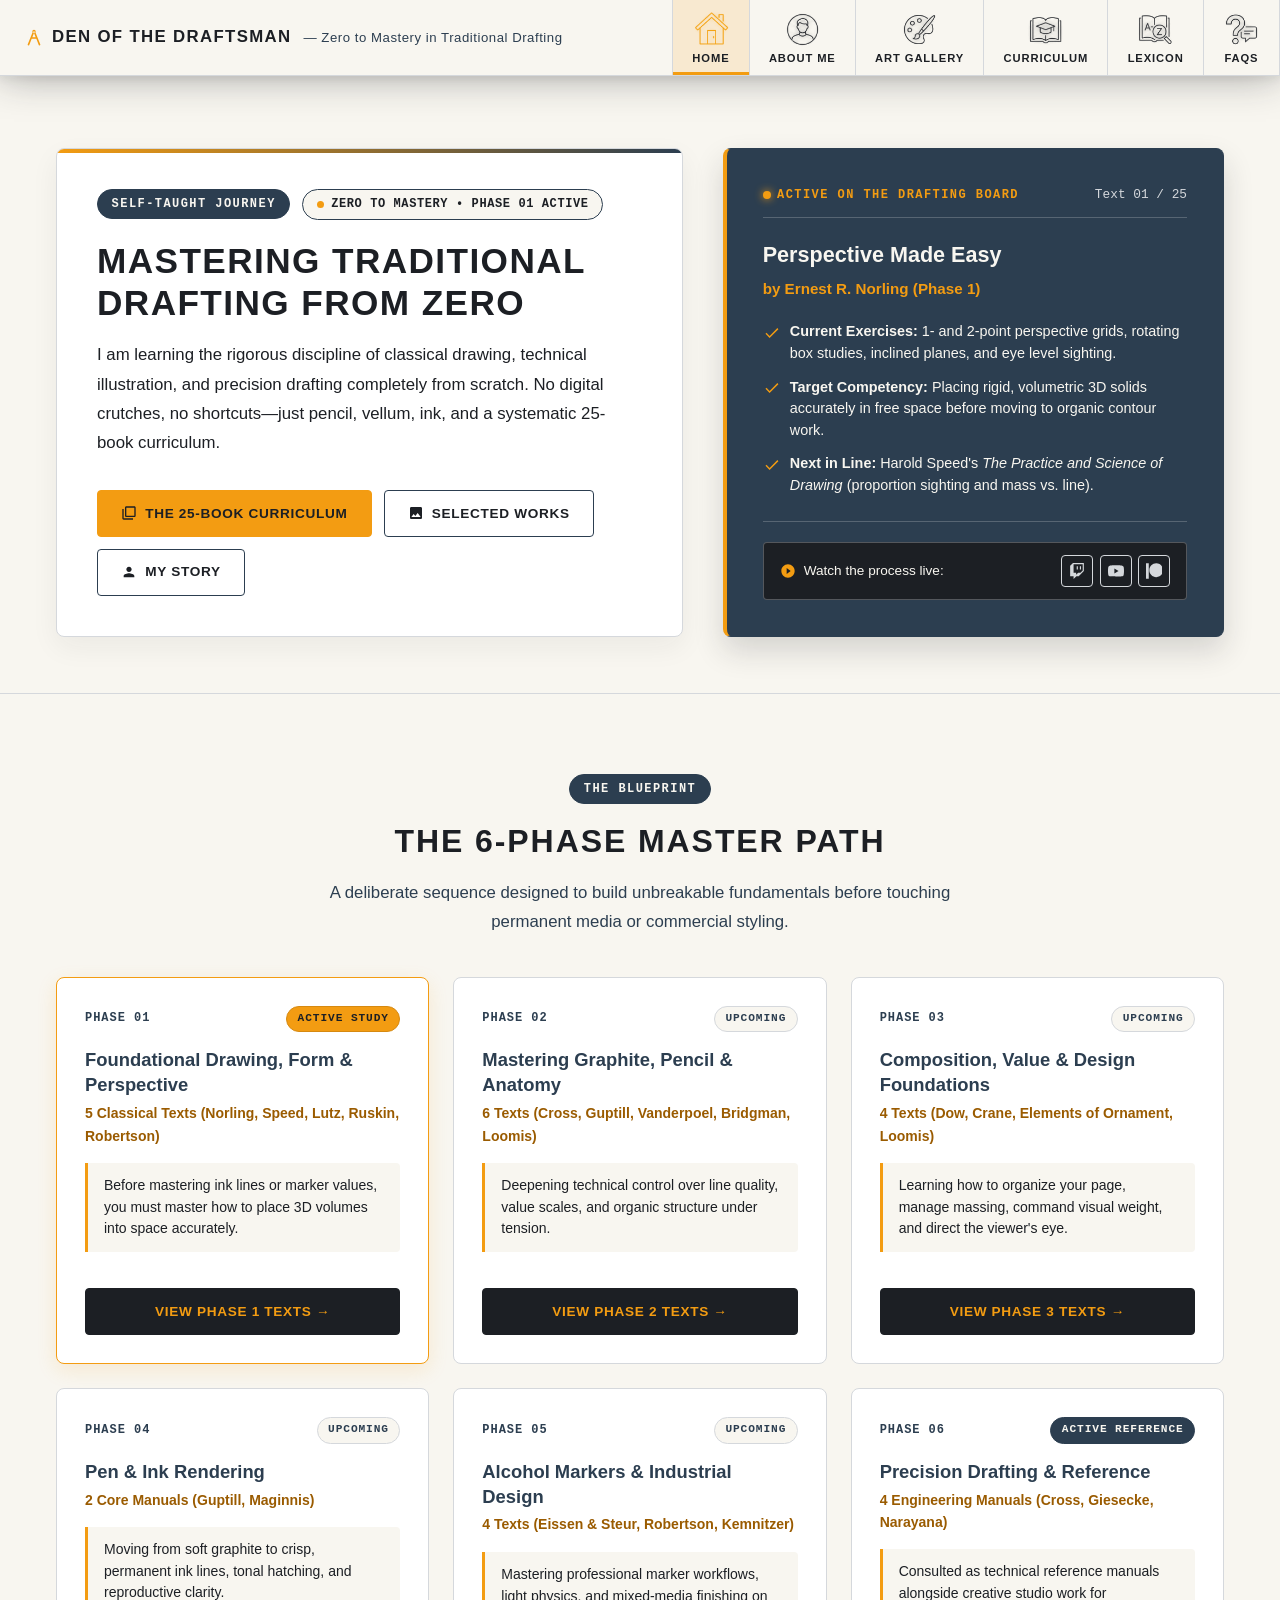
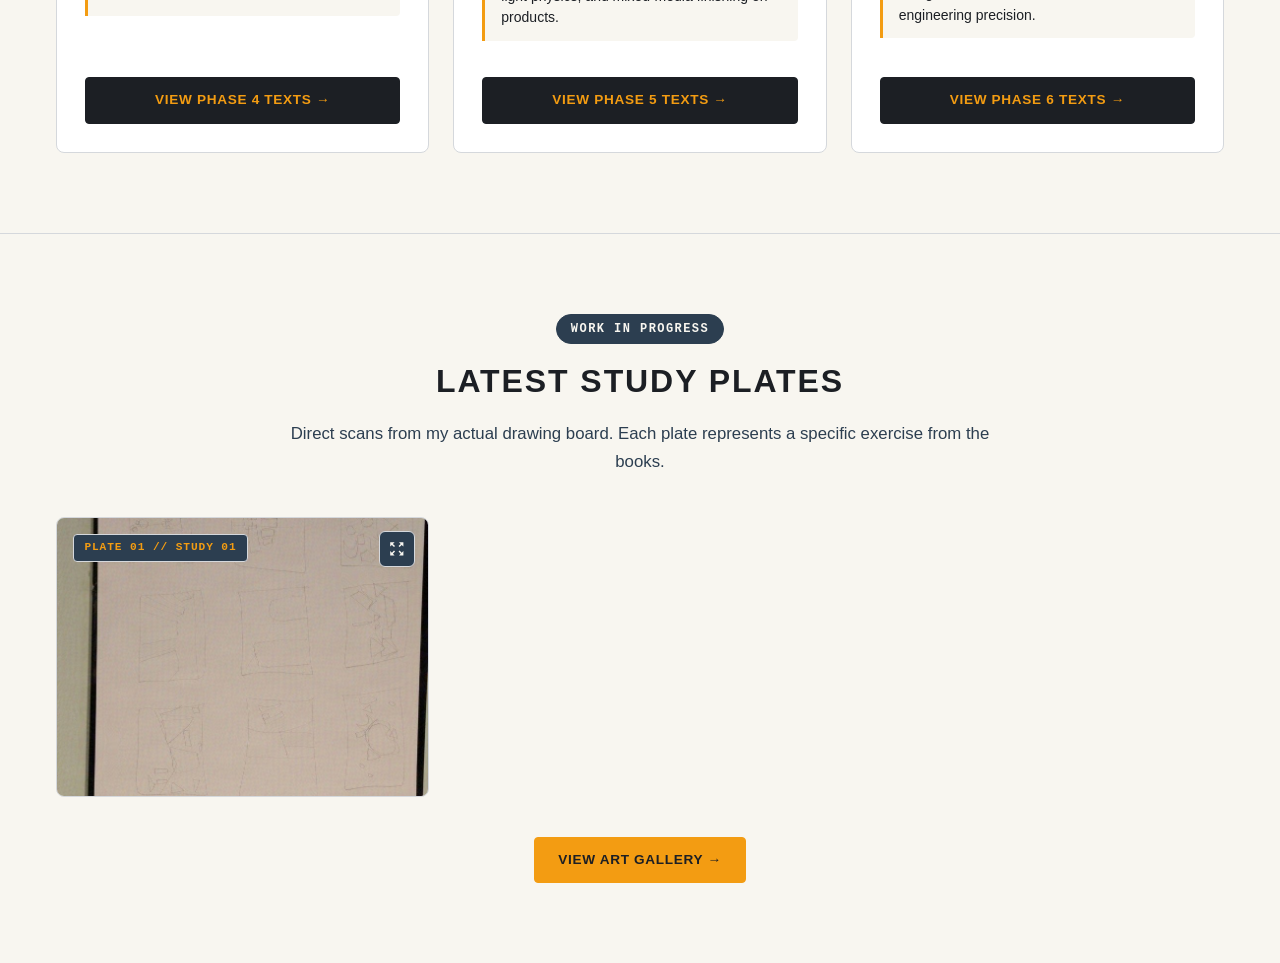
==== commit 25309510: "Refactor format" ====
--- a/index.html
+++ b/index.html
@@ -5,7 +5,7 @@
   <meta name="viewport" content="width=device-width, initial-scale=1.0" />
   <title>Den of the Draftsman &mdash; Traditional Drafting &amp; Classical Drawing from Zero</title>
   <meta name="description" content="Documenting the journey of going from zero experience to advanced draftsman across a 25-book classical curriculum in perspective, anatomy, ink rendering, and industrial design." />
-  <link rel="stylesheet" href="css/style.css?v=8" />
+  <link rel="stylesheet" href="css/style.css?v=9" />
 </head>
 <body>
 
--- a/css/style.css
+++ b/css/style.css
@@ -5,36 +5,43 @@
    ========================================================================== */
 
 :root {
-  /* Official Brand Color Palette Tokens */
-  --graphite-ink: #1C1F24;       /* Primary Base: rgb(28, 31, 36) */
-  --draftsman-slate: #2C3E50;    /* Secondary Accent: rgb(44, 62, 80) */
-  --drafting-amber: #F39C12;     /* Highlight Accent: rgb(243, 156, 18) */
-  --vellum-cream: #F8F6F0;       /* Neutral Surface: rgb(248, 246, 240) */
-  --lead-gray: #D5D8DC;          /* Structural Line: rgb(213, 216, 220) */
-
-  /* 60-30-10 Application Mapping */
-  --bg-page: #1C1F24;            /* Graphite Ink foundation */
-  --bg-surface: #232A34;         /* Deep slate-ink intermediate surface */
-  --bg-surface-elevated: #2C3E50;/* Draftsman Slate (30% structure & containers) */
-  --bg-surface-card: rgba(44, 62, 80, 0.55); /* Draftsman Slate container cards */
-  --bg-header: rgba(28, 31, 36, 0.96);       /* Graphite Ink header */
-  --bg-panel: rgba(28, 31, 36, 0.98);
+  /* 60% Foundation / Base */
+  --bg-canvas: #F8F6F0;          /* Vellum Cream: Main page and light section background */
+  --text-primary: #1C1F24;       /* Graphite Ink: High-contrast headings, linework, and body copy */
+  --bg-surface-dark: #1C1F24;    /* Graphite Ink: Dark mode components, active board modules, drawer */
+
+  /* 30% Structural Elements */
+  --slate-primary: #2C3E50;      /* Draftsman Slate: Header background, cards, sidebars, borders */
+  --border-technical: #D5D8DC;   /* Lead Gray: 1px geometric gridlines, plate frames, card outlines */
+
+  /* 10% Kinetic Highlight */
+  --amber-accent: #F39C12;       /* Drafting Amber: Active indicators, CTA buttons, badges, key links */
+  --amber-accent-hover: #D68910; /* Darker amber for hover states */
+
+  /* WCAG AA Contrast & Surface Aliases (Seamless Compatibility) */
+  --amber-accessible-text: #9A5B00; /* 5.1:1 WCAG AA amber text when placed directly on light canvas */
+  --bg-page: var(--bg-canvas);
+  --bg-surface: #EFECE4;
+  --bg-surface-elevated: var(--slate-primary);
+  --bg-surface-card: #FFFFFF;
+  --bg-header: var(--bg-canvas);
+  --bg-panel: var(--bg-surface-dark);
   --bg-modal: rgba(28, 31, 36, 0.96);
-  
-  --text-main: #F8F6F0;          /* Vellum Cream primary contrast typography */
-  --text-muted: #D5D8DC;         /* Lead Gray secondary metadata & copy */
-  --text-dim: rgba(213, 216, 220, 0.68);
-  
-  --accent: #F39C12;             /* Drafting Amber (10% kinetic highlight) */
-  --accent-hover: #F5B041;
-  --accent-glow: rgba(243, 156, 18, 0.22);
-  --accent-subtle: rgba(243, 156, 18, 0.12);
-  --blueprint-line: rgba(213, 216, 220, 0.06); /* Lead Gray coordinate grid */
-  
-  --border: rgba(213, 216, 220, 0.22);         /* 1px Lead Gray schematic framing */
-  --border-focus: #F39C12;
-  --border-light: rgba(243, 156, 18, 0.35);
-  
+
+  --text-main: var(--text-primary);
+  --text-muted: #2C3E50;         /* Draftsman Slate (10.3:1 WCAG AAA contrast on Vellum Cream) */
+  --text-dim: #4A5568;           /* 6.8:1 WCAG AA contrast on Vellum Cream */
+
+  --accent: var(--amber-accent);
+  --accent-hover: var(--amber-accent-hover);
+  --accent-glow: rgba(243, 156, 18, 0.25);
+  --accent-subtle: rgba(243, 156, 18, 0.14);
+  --blueprint-line: rgba(213, 216, 220, 0.55); /* 1px Lead Gray coordinate grid on Vellum Cream */
+
+  --border: var(--border-technical);
+  --border-focus: var(--amber-accent);
+  --border-light: rgba(243, 156, 18, 0.45);
+
   --header-height: 4.75rem;
   --font-sans: -apple-system, BlinkMacSystemFont, "Segoe UI", Roboto, Helvetica, Arial, sans-serif;
   --font-mono: ui-monospace, SFMono-Regular, "SF Mono", Menlo, Consolas, monospace;
@@ -53,8 +60,8 @@
 html, body {
   width: 100%;
   min-height: 100%;
-  background-color: var(--bg-page);
-  color: var(--text-main);
+  background-color: var(--bg-canvas);
+  color: var(--text-primary);
   font-family: var(--font-sans);
   font-size: 16px;
   line-height: 1.6;
@@ -63,7 +70,7 @@
   scroll-behavior: smooth;
 }
 
-/* Subtle drafting grid background with top padding for fixed top header */
+/* Subtle 1px Lead Gray drafting grid background with top padding for fixed header */
 body {
   padding-top: var(--header-height);
   padding-bottom: 0;
@@ -75,13 +82,13 @@
 }
 
 a {
-  color: var(--accent);
+  color: var(--slate-primary);
   text-decoration: none;
   transition: color var(--transition);
 }
 
 a:hover {
-  color: var(--text-main);
+  color: var(--amber-accent-hover);
 }
 
 button {
@@ -100,7 +107,9 @@
 }
 
 /* --------------------------------------------------------------------------
-   Header & Top Navigation Bar with Even Vertical Borders
+   1. Header & Top Navigation Bar
+   Background: var(--bg-canvas) with 1px var(--border-technical) dividers.
+   Brand title & Nav links/icons: var(--text-primary) -> var(--amber-accent) hover.
    -------------------------------------------------------------------------- */
 #site-header {
   position: fixed;
@@ -109,11 +118,10 @@
   left: 0;
   width: 100%;
   height: var(--header-height);
-  background: var(--bg-header);
-  backdrop-filter: blur(14px);
-  -webkit-backdrop-filter: blur(14px);
+  background: var(--bg-canvas);
   border-top: none;
-  border-bottom: 1px solid var(--border);
+  border-bottom: 1px solid var(--border-technical);
+  box-shadow: 0 2px 10px rgba(28, 31, 36, 0.05);
   z-index: 1000;
   display: flex;
   align-items: stretch;
@@ -132,33 +140,33 @@
 
 .brand-title {
   font-size: 1.05rem;
-  font-weight: 700;
+  font-weight: 800;
   letter-spacing: 0.08em;
   text-transform: uppercase;
-  color: var(--text-main);
+  color: var(--text-primary);
   display: inline-flex;
   align-items: center;
   gap: 0.5rem;
 }
 
 .brand-title:hover {
-  color: var(--accent);
+  color: var(--amber-accent-hover);
 }
 
 .brand-title svg {
   width: 1.25rem;
   height: 1.25rem;
-  fill: var(--accent);
+  fill: var(--amber-accent);
 }
 
 .brand-tagline {
   font-size: 0.825rem;
-  font-weight: 300;
+  font-weight: 500;
   letter-spacing: 0.04em;
-  color: var(--text-muted);
-}
-
-/* Nav Menu: Even borders between every single item */
+  color: var(--slate-primary);
+}
+
+/* Nav Menu: 1px Lead Gray technical dividers */
 .nav-menu {
   display: flex;
   align-items: stretch;
@@ -181,22 +189,23 @@
   gap: 0.22rem;
   padding: 0.35rem 1.2rem;
   height: 100%;
-  color: var(--text-muted);
+  color: var(--text-primary);
   font-size: 0.7rem;
   font-weight: 700;
   letter-spacing: 0.08em;
   line-height: 1.1;
   text-transform: uppercase;
-  border-left: 1px solid var(--border);
+  border-left: 1px solid var(--border-technical);
   transition: all var(--transition);
   position: relative;
   white-space: nowrap;
 }
 
 .nav-menu li:last-child .nav-link {
-  border-right: 1px solid var(--border);
-}
-
+  border-right: 1px solid var(--border-technical);
+}
+
+/* Render extracted white/cyan PNG nav icons in Graphite Ink (#1C1F24) by default */
 .nav-icon,
 .nav-link img {
   width: 2.3rem;
@@ -204,7 +213,7 @@
   object-fit: contain;
   flex-shrink: 0;
   display: block;
-  filter: drop-shadow(0 0 4px rgba(56, 189, 248, 0.25));
+  filter: brightness(0) saturate(100%) invert(9%) sepia(10%) saturate(932%) hue-rotate(179deg) brightness(95%) contrast(93%);
   transition: transform var(--transition), filter var(--transition), opacity var(--transition);
   opacity: 0.92;
 }
@@ -213,20 +222,22 @@
   width: 1.5rem;
   height: 1.5rem;
   flex-shrink: 0;
+  fill: currentColor;
   transition: transform var(--transition);
 }
 
 .nav-link:hover {
-  color: var(--accent);
+  color: var(--amber-accent-hover);
   background: var(--accent-subtle);
 }
 
+/* Transition PNG nav icons to Drafting Amber (#F39C12) on hover & active states */
 .nav-link:hover .nav-icon,
 .nav-link:hover img,
 .nav-link.active .nav-icon,
 .nav-link.active img {
   transform: translateY(-1px) scale(1.06);
-  filter: drop-shadow(0 0 8px rgba(56, 189, 248, 0.6));
+  filter: brightness(0) saturate(100%) invert(65%) sepia(65%) saturate(1832%) hue-rotate(359deg) brightness(99%) contrast(93%);
   opacity: 1;
 }
 
@@ -235,7 +246,7 @@
 }
 
 .nav-link.active {
-  color: var(--accent);
+  color: var(--text-primary);
   background: var(--accent-subtle);
 }
 
@@ -245,9 +256,8 @@
   bottom: 0;
   left: 0;
   width: 100%;
-  height: 2px;
-  background: var(--accent);
-  box-shadow: 0 0 8px var(--accent);
+  height: 3px;
+  background: var(--amber-accent);
 }
 
 .nav-btn {
@@ -255,12 +265,12 @@
   align-items: center;
   gap: 0.4rem;
   padding: 0.45rem 0.85rem;
-  border: 1px solid var(--border);
+  border: 1px solid var(--slate-primary);
   border-radius: var(--radius-sm);
-  background: var(--bg-surface);
-  color: var(--text-main);
+  background: transparent;
+  color: var(--text-primary);
   font-size: 0.825rem;
-  font-weight: 500;
+  font-weight: 600;
   letter-spacing: 0.04em;
   text-transform: uppercase;
   transition: all var(--transition);
@@ -273,13 +283,13 @@
 }
 
 .nav-btn:hover {
-  border-color: var(--accent);
-  color: var(--accent);
-  background: var(--bg-surface-elevated);
+  border-color: var(--amber-accent);
+  background: var(--amber-accent);
+  color: var(--text-primary);
 }
 
 /* --------------------------------------------------------------------------
-   Main Content Layout
+   Main Content Layout & Section Headers
    -------------------------------------------------------------------------- */
 #main-content {
   width: 100%;
@@ -288,32 +298,33 @@
   flex-direction: column;
 }
 
-/* Common Section Headers */
 .section-header {
   margin-bottom: 2.5rem;
   text-align: center;
 }
 
+/* Status / Section Tag Badges: Draftsman Slate with Drafting Amber accent */
 .section-tag {
   display: inline-block;
-  padding: 0.25rem 0.75rem;
+  padding: 0.28rem 0.85rem;
   font-family: var(--font-mono);
   font-size: 0.75rem;
+  font-weight: 700;
   letter-spacing: 0.12em;
   text-transform: uppercase;
-  color: var(--accent);
-  background: var(--accent-subtle);
-  border: 1px solid var(--border-light);
+  color: var(--bg-canvas);
+  background: var(--slate-primary);
+  border: 1px solid var(--slate-primary);
   border-radius: 999px;
   margin-bottom: 0.75rem;
 }
 
 .section-title {
   font-size: 2rem;
-  font-weight: 700;
+  font-weight: 800;
   letter-spacing: 0.06em;
   text-transform: uppercase;
-  color: var(--text-main);
+  color: var(--text-primary);
   margin-bottom: 0.75rem;
 }
 
@@ -321,16 +332,21 @@
   max-width: 44rem;
   margin: 0 auto;
   font-size: 1.05rem;
-  color: var(--text-muted);
+  color: var(--slate-primary);
   line-height: 1.7;
 }
 
 /* --------------------------------------------------------------------------
-   Studio Hero / The Active Board Section
+   2. Studio Workbench (Hero Section)
+   Canvas Background: var(--bg-canvas)
+   Headings & Paragraph: var(--text-primary)
+   Primary CTA: Filled var(--amber-accent) with var(--text-primary)
+   Secondary CTAs: Ghost/outline 1px solid var(--slate-primary) with var(--text-primary)
    -------------------------------------------------------------------------- */
 .studio-hero {
   padding: 4.5rem 0 3.5rem 0;
-  border-bottom: 1px solid var(--border);
+  background-color: var(--bg-canvas);
+  border-bottom: 1px solid var(--border-technical);
 }
 
 .hero-grid {
@@ -341,16 +357,14 @@
 }
 
 .hero-main {
-  background: var(--bg-surface-card);
-  backdrop-filter: blur(10px);
-  -webkit-backdrop-filter: blur(10px);
-  border: 1px solid var(--border);
+  background: #FFFFFF;
+  border: 1px solid var(--border-technical);
   border-radius: var(--radius-md);
   padding: 2.5rem;
   display: flex;
   flex-direction: column;
   justify-content: space-between;
-  box-shadow: 0 16px 32px rgba(0, 0, 0, 0.35);
+  box-shadow: 0 10px 28px rgba(28, 31, 36, 0.06);
   position: relative;
   overflow: hidden;
 }
@@ -361,8 +375,8 @@
   top: 0;
   left: 0;
   width: 100%;
-  height: 3px;
-  background: linear-gradient(90deg, var(--accent), transparent);
+  height: 4px;
+  background: linear-gradient(90deg, var(--amber-accent), var(--slate-primary));
 }
 
 .hero-badge-row {
@@ -371,6 +385,10 @@
   gap: 0.75rem;
   margin-bottom: 1.25rem;
   flex-wrap: wrap;
+}
+
+.hero-badge-row .section-tag {
+  margin-bottom: 0;
 }
 
 .hero-title {
@@ -378,14 +396,14 @@
   font-weight: 800;
   letter-spacing: 0.04em;
   text-transform: uppercase;
-  color: var(--text-main);
+  color: var(--text-primary);
   line-height: 1.2;
   margin-bottom: 1rem;
 }
 
 .hero-intro {
   font-size: 1.05rem;
-  color: var(--text-muted);
+  color: var(--text-primary);
   line-height: 1.75;
   margin-bottom: 2rem;
 }
@@ -396,13 +414,15 @@
   flex-wrap: wrap;
 }
 
+/* Primary CTA Button: Filled Drafting Amber with Graphite Ink text (7.5:1 WCAG AAA) */
 .btn-accent {
   display: inline-flex;
   align-items: center;
   gap: 0.5rem;
-  padding: 0.7rem 1.4rem;
-  background: var(--accent);
-  color: var(--graphite-ink);
+  padding: 0.72rem 1.45rem;
+  background: var(--amber-accent);
+  color: var(--text-primary);
+  border: 1px solid var(--amber-accent);
   font-weight: 700;
   font-size: 0.85rem;
   letter-spacing: 0.05em;
@@ -412,21 +432,23 @@
 }
 
 .btn-accent:hover {
-  background: var(--accent-hover);
-  color: var(--graphite-ink);
+  background: var(--amber-accent-hover);
+  border-color: var(--amber-accent-hover);
+  color: var(--text-primary);
   transform: translateY(-2px);
   box-shadow: 0 4px 14px var(--accent-glow);
 }
 
+/* Secondary CTA Buttons: Ghost/outline 1px solid Draftsman Slate with Graphite Ink text */
 .btn-secondary {
   display: inline-flex;
   align-items: center;
   gap: 0.5rem;
-  padding: 0.7rem 1.4rem;
-  background: var(--bg-surface-elevated);
-  border: 1px solid var(--border);
-  color: var(--text-main);
-  font-weight: 500;
+  padding: 0.72rem 1.45rem;
+  background: transparent;
+  border: 1px solid var(--slate-primary);
+  color: var(--text-primary);
+  font-weight: 600;
   font-size: 0.85rem;
   letter-spacing: 0.05em;
   text-transform: uppercase;
@@ -435,24 +457,33 @@
 }
 
 .btn-secondary:hover {
-  border-color: var(--accent);
-  color: var(--accent);
+  background: var(--slate-primary);
+  border-color: var(--slate-primary);
+  color: var(--bg-canvas);
   transform: translateY(-2px);
 }
 
-/* Active Station Card (Right Side) */
+/* --------------------------------------------------------------------------
+   3. Active on the Drafting Board Card (Right Side)
+   Card Background: var(--slate-primary) / var(--bg-surface-dark)
+   Card Typography: Light text against dark background, subheadings/status in var(--amber-accent)
+   Live stream / Social pill buttons: 1px var(--border-technical) outline -> var(--amber-accent) hover
+   -------------------------------------------------------------------------- */
 .active-station-card {
-  background: var(--bg-surface-card);
-  backdrop-filter: blur(10px);
-  -webkit-backdrop-filter: blur(10px);
-  border: 1px solid var(--border);
+  background: var(--slate-primary);
+  color: var(--bg-canvas);
+  border: 1px solid var(--slate-primary);
+  border-left: 4px solid var(--amber-accent);
   border-radius: var(--radius-md);
   padding: 2.25rem;
   display: flex;
   flex-direction: column;
   justify-content: space-between;
-  box-shadow: 0 16px 32px rgba(0, 0, 0, 0.35);
-  border-left: 3px solid var(--accent);
+  box-shadow: 0 14px 30px rgba(28, 31, 36, 0.16);
+}
+
+.active-station-card p {
+  color: var(--border-technical);
 }
 
 .station-header {
@@ -461,15 +492,16 @@
   justify-content: space-between;
   margin-bottom: 1.25rem;
   padding-bottom: 0.75rem;
-  border-bottom: 1px solid var(--border);
+  border-bottom: 1px solid rgba(213, 216, 220, 0.25);
 }
 
 .station-label {
   font-family: var(--font-mono);
   font-size: 0.75rem;
+  font-weight: 700;
   letter-spacing: 0.12em;
   text-transform: uppercase;
-  color: var(--accent);
+  color: var(--amber-accent);
   display: inline-flex;
   align-items: center;
   gap: 0.4rem;
@@ -479,8 +511,8 @@
   width: 8px;
   height: 8px;
   border-radius: 50%;
-  background: var(--accent);
-  box-shadow: 0 0 8px var(--accent);
+  background: var(--amber-accent);
+  box-shadow: 0 0 8px var(--amber-accent);
   animation: pulse 2s infinite;
 }
 
@@ -492,20 +524,21 @@
 
 .station-phase {
   font-size: 0.8rem;
-  color: var(--text-dim);
+  color: var(--border-technical);
   font-family: var(--font-mono);
 }
 
 .current-text-title {
   font-size: 1.35rem;
   font-weight: 700;
-  color: var(--text-main);
+  color: var(--bg-canvas);
   margin-bottom: 0.25rem;
 }
 
 .current-text-author {
   font-size: 0.95rem;
-  color: var(--accent);
+  font-weight: 600;
+  color: var(--amber-accent);
   margin-bottom: 1.25rem;
 }
 
@@ -521,31 +554,36 @@
   display: flex;
   gap: 0.6rem;
   font-size: 0.9rem;
-  color: var(--text-muted);
+  color: var(--bg-canvas);
   line-height: 1.5;
+}
+
+/* When .station-details is used inside light cards (e.g., resources.html / sitemap.html) */
+.book-card .station-details li {
+  color: var(--text-primary);
 }
 
 .station-details svg {
   width: 1.1rem;
   height: 1.1rem;
-  fill: var(--accent);
+  fill: var(--amber-accent);
   flex-shrink: 0;
   margin-top: 0.15rem;
 }
 
 .station-footer {
   padding-top: 1.25rem;
-  border-top: 1px solid var(--border);
+  border-top: 1px solid rgba(213, 216, 220, 0.25);
 }
 
 .stream-callout {
   display: flex;
   align-items: center;
   justify-content: space-between;
-  background: var(--bg-surface-elevated);
+  background: var(--bg-surface-dark);
   padding: 0.75rem 1rem;
   border-radius: var(--radius-sm);
-  border: 1px solid var(--border);
+  border: 1px solid rgba(213, 216, 220, 0.3);
   gap: 0.75rem;
 }
 
@@ -554,7 +592,7 @@
   align-items: center;
   gap: 0.5rem;
   font-size: 0.85rem;
-  color: var(--text-main);
+  color: var(--bg-canvas);
 }
 
 .stream-links {
@@ -569,9 +607,9 @@
   width: 2rem;
   height: 2rem;
   border-radius: 4px;
-  background: var(--bg-surface);
-  border: 1px solid var(--border);
-  color: var(--text-muted);
+  background: transparent;
+  border: 1px solid var(--border-technical);
+  color: var(--border-technical);
   transition: all var(--transition);
 }
 
@@ -582,16 +620,22 @@
 }
 
 .stream-link:hover {
-  color: var(--accent);
-  border-color: var(--accent);
+  color: var(--amber-accent);
+  border-color: var(--amber-accent);
 }
 
 /* --------------------------------------------------------------------------
-   Curriculum Section & Phase Filters
+   4. Curriculum Section ("The 6-Phase Master Path")
+   Section Background: Crisp var(--bg-canvas)
+   Phase Cards: Clean cards with 1px solid var(--border-technical) & hover elevation
+   Phase Badge ("PHASE 01 / Active Study"): Pill badge highlighted with var(--amber-accent)
+   Card Headings: var(--slate-primary) or var(--text-primary)
+   Link Arrows ("View Phase 1 Texts →"): Highlighted with var(--amber-accent)
    -------------------------------------------------------------------------- */
 .curriculum-section {
   padding: 5rem 0;
-  border-bottom: 1px solid var(--border);
+  background-color: var(--bg-canvas);
+  border-bottom: 1px solid var(--border-technical);
 }
 
 .phase-filters {
@@ -603,27 +647,29 @@
 }
 
 .filter-btn {
-  padding: 0.5rem 1.1rem;
-  background: var(--bg-surface);
-  border: 1px solid var(--border);
-  border-radius: 999px;
-  color: var(--text-muted);
-  font-size: 0.825rem;
-  font-weight: 500;
-  letter-spacing: 0.04em;
+  padding: 0.55rem 1.1rem;
+  background: #FFFFFF;
+  border: 1px solid var(--border-technical);
+  border-radius: var(--radius-sm);
+  color: var(--text-primary);
+  font-size: 0.8rem;
+  font-weight: 600;
+  letter-spacing: 0.05em;
+  text-transform: uppercase;
   transition: all var(--transition);
 }
 
 .filter-btn:hover {
-  border-color: var(--accent);
-  color: var(--text-main);
+  border-color: var(--slate-primary);
+  color: var(--slate-primary);
 }
 
 .filter-btn.active {
-  background: var(--accent-subtle);
-  border-color: var(--accent);
-  color: var(--accent);
-  box-shadow: 0 0 12px var(--accent-glow);
+  background: var(--amber-accent);
+  border-color: var(--amber-accent);
+  color: var(--text-primary);
+  font-weight: 700;
+  box-shadow: 0 2px 8px var(--accent-glow);
 }
 
 .curriculum-phases {
@@ -641,9 +687,10 @@
 }
 
 .phase-header-card {
-  background: var(--bg-surface-elevated);
-  border: 1px solid var(--border);
-  border-left: 4px solid var(--accent);
+  background: var(--slate-primary);
+  color: var(--bg-canvas);
+  border: 1px solid var(--slate-primary);
+  border-left: 4px solid var(--amber-accent);
   border-radius: var(--radius-md);
   padding: 1.5rem 2rem;
   margin-bottom: 1.5rem;
@@ -659,28 +706,48 @@
   font-weight: 700;
   letter-spacing: 0.04em;
   text-transform: uppercase;
-  color: var(--text-main);
+  color: var(--bg-canvas);
   margin-bottom: 0.25rem;
 }
 
 .phase-header-info p {
   font-size: 0.95rem;
-  color: var(--text-muted);
-}
-
+  color: var(--border-technical);
+}
+
+/* Status Badge Pill with Amber Dot Indicator */
 .phase-badge-pill {
   font-family: var(--font-mono);
   font-size: 0.75rem;
-  padding: 0.3rem 0.8rem;
+  font-weight: 600;
+  padding: 0.3rem 0.85rem;
   border-radius: 999px;
-  background: var(--bg-surface);
-  border: 1px solid var(--border);
-  color: var(--accent);
+  background: var(--bg-canvas);
+  border: 1px solid var(--slate-primary);
+  color: var(--text-primary);
   letter-spacing: 0.05em;
   text-transform: uppercase;
-}
-
-/* Books Grid */
+  display: inline-flex;
+  align-items: center;
+  gap: 0.45rem;
+}
+
+.phase-badge-pill::before {
+  content: "";
+  width: 7px;
+  height: 7px;
+  border-radius: 50%;
+  background: var(--amber-accent);
+  flex-shrink: 0;
+}
+
+.phase-header-card .phase-badge-pill {
+  background: var(--bg-surface-dark);
+  border-color: var(--amber-accent);
+  color: var(--amber-accent);
+}
+
+/* Books / Phase Cards Grid */
 .books-grid {
   display: grid;
   grid-template-columns: repeat(auto-fill, minmax(340px, 1fr));
@@ -688,8 +755,8 @@
 }
 
 .book-card {
-  background: var(--bg-surface-card);
-  border: 1px solid var(--border);
+  background: #FFFFFF;
+  border: 1px solid var(--border-technical);
   border-radius: var(--radius-md);
   padding: 1.75rem;
   display: flex;
@@ -700,14 +767,14 @@
 }
 
 .book-card:hover {
-  border-color: var(--accent);
+  border-color: var(--slate-primary);
   transform: translateY(-3px);
-  box-shadow: 0 12px 24px rgba(0, 0, 0, 0.4);
+  box-shadow: 0 12px 24px rgba(28, 31, 36, 0.08);
 }
 
 .book-card.in-progress {
-  border-color: var(--accent);
-  box-shadow: 0 0 20px var(--accent-glow);
+  border-color: var(--amber-accent);
+  box-shadow: 0 6px 20px rgba(243, 156, 18, 0.14);
 }
 
 .book-top-bar {
@@ -720,55 +787,58 @@
 .book-seq {
   font-family: var(--font-mono);
   font-size: 0.75rem;
-  font-weight: 600;
+  font-weight: 700;
   letter-spacing: 0.08em;
-  color: var(--text-dim);
+  color: var(--slate-primary);
 }
 
 .book-status {
   font-family: var(--font-mono);
   font-size: 0.7rem;
+  font-weight: 700;
   text-transform: uppercase;
   letter-spacing: 0.08em;
-  padding: 0.2rem 0.55rem;
-  border-radius: 4px;
-}
-
+  padding: 0.22rem 0.65rem;
+  border-radius: 999px;
+}
+
+/* Active Study Pill Badge: Highlighted with Drafting Amber (#F39C12) & Graphite Ink text */
 .book-status.in-progress {
-  color: var(--accent);
-  background: var(--accent-subtle);
-  border: 1px solid var(--border-light);
+  color: var(--text-primary);
+  background: var(--amber-accent);
+  border: 1px solid var(--amber-accent-hover);
 }
 
 .book-status.upcoming {
-  color: var(--text-dim);
-  background: var(--bg-surface-elevated);
-  border: 1px solid var(--border);
+  color: var(--slate-primary);
+  background: var(--bg-canvas);
+  border: 1px solid var(--border-technical);
 }
 
 .book-status.reference {
-  color: var(--lead-gray);
-  background: var(--bg-surface-elevated);
-  border: 1px solid var(--border);
+  color: var(--bg-canvas);
+  background: var(--slate-primary);
+  border: 1px solid var(--slate-primary);
 }
 
 .book-title {
   font-size: 1.15rem;
   font-weight: 700;
-  color: var(--text-main);
+  color: var(--slate-primary);
   line-height: 1.35;
   margin-bottom: 0.25rem;
 }
 
 .book-author {
   font-size: 0.875rem;
-  color: var(--accent);
+  font-weight: 600;
+  color: var(--amber-accessible-text);
   margin-bottom: 1rem;
 }
 
 .book-why-box {
-  background: var(--bg-surface);
-  border-left: 2px solid var(--border);
+  background: var(--bg-canvas);
+  border-left: 3px solid var(--amber-accent);
   padding: 0.75rem 1rem;
   border-radius: 0 var(--radius-sm) var(--radius-sm) 0;
   margin-bottom: 1.25rem;
@@ -777,17 +847,32 @@
 .book-why-label {
   font-family: var(--font-mono);
   font-size: 0.7rem;
+  font-weight: 700;
   text-transform: uppercase;
   letter-spacing: 0.08em;
-  color: var(--text-dim);
+  color: var(--slate-primary);
   display: block;
   margin-bottom: 0.25rem;
 }
 
 .book-why-text {
   font-size: 0.875rem;
-  color: var(--text-muted);
+  color: var(--text-primary);
   line-height: 1.55;
+}
+
+/* Phase Card Link Arrows ("View Phase 1 Texts →") */
+.book-card .btn-secondary {
+  background: var(--bg-surface-dark);
+  border-color: var(--bg-surface-dark);
+  color: var(--amber-accent);
+  font-weight: 700;
+}
+
+.book-card .btn-secondary:hover {
+  background: var(--amber-accent);
+  border-color: var(--amber-accent);
+  color: var(--text-primary);
 }
 
 .book-tags {
@@ -802,12 +887,12 @@
   font-size: 0.7rem;
   padding: 0.2rem 0.5rem;
   border-radius: 4px;
-  background: var(--bg-surface-elevated);
-  color: var(--text-dim);
-  border: 1px solid var(--border);
-}
-
-/* Curriculum Structured Book List */
+  background: var(--bg-canvas);
+  color: var(--slate-primary);
+  border: 1px solid var(--border-technical);
+}
+
+/* Curriculum Structured Book List (curriculum.html) */
 .curriculum-book-list {
   list-style: none;
   display: flex;
@@ -818,8 +903,8 @@
 }
 
 .curriculum-book-item {
-  background: var(--bg-surface-card);
-  border: 1px solid var(--border);
+  background: #FFFFFF;
+  border: 1px solid var(--border-technical);
   border-radius: var(--radius-md);
   padding: 1.25rem 1.5rem;
   display: flex;
@@ -830,14 +915,15 @@
 }
 
 .curriculum-book-item:hover {
-  border-color: var(--accent);
-  background: var(--bg-surface-elevated);
+  border-color: var(--slate-primary);
+  box-shadow: 0 8px 20px rgba(28, 31, 36, 0.07);
   transform: translateX(3px);
 }
 
 .curriculum-book-item.in-progress {
-  border-color: var(--accent);
-  box-shadow: 0 0 18px var(--accent-glow);
+  border-color: var(--amber-accent);
+  border-left: 4px solid var(--amber-accent);
+  box-shadow: 0 6px 18px rgba(243, 156, 18, 0.12);
 }
 
 .curriculum-book-main {
@@ -851,9 +937,9 @@
   font-family: var(--font-mono);
   font-size: 0.8rem;
   font-weight: 700;
-  color: var(--accent);
-  background: var(--bg-surface);
-  border: 1px solid var(--border);
+  color: var(--amber-accent);
+  background: var(--slate-primary);
+  border: 1px solid var(--slate-primary);
   border-radius: var(--radius-sm);
   padding: 0.3rem 0.6rem;
   min-width: 2.6rem;
@@ -878,24 +964,25 @@
 .curriculum-book-link {
   font-size: 1.05rem;
   font-weight: 700;
-  color: var(--text-main);
+  color: var(--text-primary);
   text-decoration: none;
   transition: color var(--transition);
 }
 
 .curriculum-book-link:hover {
-  color: var(--accent);
+  color: var(--amber-accent-hover);
   text-decoration: underline;
 }
 
 .curriculum-book-author {
   font-size: 0.9rem;
-  color: var(--accent);
+  font-weight: 600;
+  color: var(--slate-primary);
 }
 
 .curriculum-book-desc {
   font-size: 0.875rem;
-  color: var(--text-muted);
+  color: var(--text-primary);
   line-height: 1.55;
 }
 
@@ -904,13 +991,13 @@
   align-items: center;
   gap: 0.4rem;
   padding: 0.5rem 0.95rem;
-  background: var(--bg-surface);
-  border: 1px solid var(--border);
+  background: var(--bg-canvas);
+  border: 1px solid var(--slate-primary);
   border-radius: var(--radius-sm);
-  color: var(--text-main);
+  color: var(--text-primary);
   font-family: var(--font-mono);
   font-size: 0.75rem;
-  font-weight: 600;
+  font-weight: 700;
   letter-spacing: 0.04em;
   text-transform: uppercase;
   white-space: nowrap;
@@ -925,9 +1012,9 @@
 }
 
 .curriculum-book-action:hover {
-  border-color: var(--accent);
-  color: var(--accent);
-  background: var(--accent-subtle);
+  border-color: var(--amber-accent);
+  color: var(--text-primary);
+  background: var(--amber-accent);
 }
 
 @media (max-width: 768px) {
@@ -942,11 +1029,14 @@
 }
 
 /* --------------------------------------------------------------------------
-   Study Plates & Gallery Section
+   5. Study Plates & Gallery Grid
+   Plate containers: Archival border treatment using 1px solid var(--border-technical)
+   Badge overlays: Monospace styling using var(--slate-primary) and var(--amber-accent)
    -------------------------------------------------------------------------- */
 .plates-section {
   padding: 5rem 0;
-  border-bottom: 1px solid var(--border);
+  background-color: var(--bg-canvas);
+  border-bottom: 1px solid var(--border-technical);
 }
 
 .plates-filter-bar {
@@ -968,17 +1058,17 @@
   position: relative;
   aspect-ratio: 4 / 3;
   overflow: hidden;
-  background: var(--bg-surface);
-  border: 1px solid var(--border);
+  background: #FFFFFF;
+  border: 1px solid var(--border-technical);
   border-radius: var(--radius-md);
   cursor: pointer;
   transition: all var(--transition);
 }
 
 .gallery-card:hover {
-  border-color: var(--accent);
+  border-color: var(--amber-accent);
   transform: translateY(-2px);
-  box-shadow: 0 12px 24px rgba(0, 0, 0, 0.4);
+  box-shadow: 0 12px 24px rgba(28, 31, 36, 0.12);
 }
 
 .gallery-card > img,
@@ -994,21 +1084,21 @@
   transform: scale(1.04);
 }
 
+/* Badge overlay ("Plate 01 // Study 01"): Monospace using Draftsman Slate & Drafting Amber */
 .gallery-plate-badge {
   position: absolute;
   top: 1rem;
   left: 1rem;
-  padding: 0.25rem 0.6rem;
+  padding: 0.28rem 0.65rem;
   border-radius: 4px;
-  background: rgba(21, 24, 27, 0.85);
-  backdrop-filter: blur(6px);
-  -webkit-backdrop-filter: blur(6px);
-  border: 1px solid var(--border);
+  background: var(--slate-primary);
+  border: 1px solid var(--border-technical);
   font-family: var(--font-mono);
   font-size: 0.7rem;
+  font-weight: 700;
   letter-spacing: 0.08em;
   text-transform: uppercase;
-  color: var(--accent);
+  color: var(--amber-accent);
   z-index: 4;
 }
 
@@ -1025,11 +1115,9 @@
   width: 2.25rem;
   height: 2.25rem;
   border-radius: 6px;
-  background: rgba(21, 24, 27, 0.88);
-  backdrop-filter: blur(6px);
-  -webkit-backdrop-filter: blur(6px);
-  border: 1px solid var(--border);
-  color: var(--text-main);
+  background: var(--slate-primary);
+  border: 1px solid var(--border-technical);
+  color: var(--bg-canvas);
   display: inline-flex;
   align-items: center;
   justify-content: center;
@@ -1044,18 +1132,17 @@
 }
 
 .gallery-zoom-btn:hover {
-  color: var(--accent);
-  border-color: var(--accent);
-  background: var(--bg-surface-elevated);
+  color: var(--text-primary);
+  border-color: var(--amber-accent);
+  background: var(--amber-accent);
   transform: scale(1.08);
-  box-shadow: 0 0 10px var(--accent-glow);
 }
 
 /* Empty State */
 .gallery-empty-state {
   text-align: center;
-  background: var(--bg-surface-card);
-  border: 1px dashed var(--border);
+  background: #FFFFFF;
+  border: 1px dashed var(--border-technical);
   border-radius: var(--radius-md);
   padding: 4rem 2rem;
   max-width: 46rem;
@@ -1069,8 +1156,7 @@
 .gallery-empty-icon {
   width: 3.25rem;
   height: 3.25rem;
-  fill: var(--accent);
-  opacity: 0.75;
+  fill: var(--amber-accent);
   margin-bottom: 1rem;
 }
 
@@ -1079,13 +1165,13 @@
   font-weight: 700;
   letter-spacing: 0.05em;
   text-transform: uppercase;
-  color: var(--text-main);
+  color: var(--text-primary);
   margin-bottom: 0.6rem;
 }
 
 .gallery-empty-desc {
   font-size: 0.95rem;
-  color: var(--text-muted);
+  color: var(--slate-primary);
   line-height: 1.65;
   max-width: 36rem;
   margin: 0 auto;
@@ -1093,7 +1179,7 @@
 
 .gallery-empty-desc code {
   font-family: var(--font-mono);
-  color: var(--accent);
+  color: var(--text-primary);
   background: var(--accent-subtle);
   padding: 0.15rem 0.4rem;
   border-radius: 3px;
@@ -1103,7 +1189,7 @@
 .gallery-overlay {
   position: absolute;
   inset: 0;
-  background: linear-gradient(to top, rgba(15, 17, 20, 0.95) 20%, rgba(15, 17, 20, 0.4) 60%, transparent 100%);
+  background: linear-gradient(to top, rgba(28, 31, 36, 0.94) 20%, rgba(28, 31, 36, 0.35) 60%, transparent 100%);
   display: flex;
   flex-direction: column;
   justify-content: flex-end;
@@ -1121,21 +1207,21 @@
 .gallery-item-title {
   font-size: 1.15rem;
   font-weight: 700;
-  color: var(--text-main);
+  color: var(--bg-canvas);
   margin-bottom: 0.25rem;
 }
 
 .gallery-item-desc {
   font-size: 0.85rem;
-  color: var(--text-muted);
+  color: var(--amber-accent);
   line-height: 1.4;
 }
 
 .gallery-scan-hint {
   margin-top: 3rem;
   text-align: center;
-  background: var(--bg-surface);
-  border: 1px dashed var(--border);
+  background: #FFFFFF;
+  border: 1px dashed var(--border-technical);
   border-radius: var(--radius-md);
   padding: 1.75rem 2rem;
   max-width: 48rem;
@@ -1145,13 +1231,13 @@
 
 .gallery-scan-hint p {
   font-size: 0.9rem;
-  color: var(--text-muted);
+  color: var(--text-primary);
   line-height: 1.6;
 }
 
 .gallery-scan-hint code {
   font-family: var(--font-mono);
-  color: var(--accent);
+  color: var(--text-primary);
   background: var(--accent-subtle);
   padding: 0.15rem 0.4rem;
   border-radius: 3px;
@@ -1166,14 +1252,12 @@
 }
 
 .lexicon-toolbar {
-  background: var(--bg-surface-card);
-  backdrop-filter: blur(12px);
-  -webkit-backdrop-filter: blur(12px);
-  border: 1px solid var(--border);
+  background: #FFFFFF;
+  border: 1px solid var(--border-technical);
   border-radius: var(--radius-md);
   padding: 1.75rem 2rem;
   margin-bottom: 2.5rem;
-  box-shadow: 0 12px 24px rgba(0, 0, 0, 0.3);
+  box-shadow: 0 8px 20px rgba(28, 31, 36, 0.05);
 }
 
 .search-box-wrapper {
@@ -1184,10 +1268,10 @@
 .search-input {
   width: 100%;
   padding: 0.9rem 1.25rem 0.9rem 3rem;
-  background: var(--bg-surface);
-  border: 1px solid var(--border);
+  background: var(--bg-canvas);
+  border: 1px solid var(--border-technical);
   border-radius: var(--radius-sm);
-  color: var(--text-main);
+  color: var(--text-primary);
   font-family: inherit;
   font-size: 1rem;
   outline: none;
@@ -1195,7 +1279,7 @@
 }
 
 .search-input:focus {
-  border-color: var(--accent);
+  border-color: var(--slate-primary);
   box-shadow: 0 0 0 2px var(--accent-glow);
 }
 
@@ -1206,13 +1290,13 @@
   transform: translateY(-50%);
   width: 1.25rem;
   height: 1.25rem;
-  fill: var(--text-dim);
+  fill: var(--slate-primary);
   pointer-events: none;
   transition: fill var(--transition);
 }
 
 .search-input:focus + .search-icon {
-  fill: var(--accent);
+  fill: var(--amber-accent-hover);
 }
 
 .search-clear-btn {
@@ -1225,14 +1309,15 @@
   display: none;
   align-items: center;
   justify-content: center;
-  color: var(--text-dim);
+  color: var(--bg-canvas);
   border-radius: 50%;
-  background: var(--bg-surface-elevated);
-  transition: color var(--transition);
+  background: var(--slate-primary);
+  transition: background var(--transition);
 }
 
 .search-clear-btn:hover {
-  color: var(--text-main);
+  background: var(--amber-accent);
+  color: var(--text-primary);
 }
 
 .search-clear-btn.is-active {
@@ -1255,30 +1340,33 @@
 
 .cat-pill {
   padding: 0.35rem 0.85rem;
-  background: var(--bg-surface);
-  border: 1px solid var(--border);
+  background: var(--bg-canvas);
+  border: 1px solid var(--border-technical);
   border-radius: 999px;
-  color: var(--text-muted);
+  color: var(--text-primary);
   font-size: 0.775rem;
+  font-weight: 600;
   letter-spacing: 0.03em;
   transition: all var(--transition);
 }
 
 .cat-pill:hover {
-  border-color: var(--accent);
-  color: var(--text-main);
+  border-color: var(--slate-primary);
+  color: var(--slate-primary);
 }
 
 .cat-pill.active {
-  background: var(--accent-subtle);
-  border-color: var(--accent);
-  color: var(--accent);
+  background: var(--amber-accent);
+  border-color: var(--amber-accent);
+  color: var(--text-primary);
+  font-weight: 700;
 }
 
 .lexicon-counter {
   font-family: var(--font-mono);
   font-size: 0.8rem;
-  color: var(--text-dim);
+  font-weight: 600;
+  color: var(--slate-primary);
   white-space: nowrap;
 }
 
@@ -1289,8 +1377,8 @@
   gap: 0.25rem;
   margin-bottom: 2.5rem;
   padding: 0.6rem 1rem;
-  background: rgba(29, 33, 38, 0.6);
-  border: 1px solid var(--border);
+  background: #FFFFFF;
+  border: 1px solid var(--border-technical);
   border-radius: var(--radius-sm);
 }
 
@@ -1303,19 +1391,19 @@
   border-radius: 3px;
   font-family: var(--font-mono);
   font-size: 0.75rem;
-  font-weight: 600;
-  color: var(--text-dim);
+  font-weight: 700;
+  color: var(--slate-primary);
   transition: all var(--transition);
 }
 
 .alpha-btn:hover,
 .alpha-btn.active {
-  color: var(--accent);
-  background: var(--accent-subtle);
+  color: var(--text-primary);
+  background: var(--amber-accent);
 }
 
 .alpha-btn.disabled {
-  opacity: 0.25;
+  opacity: 0.3;
   pointer-events: none;
 }
 
@@ -1327,8 +1415,8 @@
 }
 
 .term-card {
-  background: var(--bg-surface-card);
-  border: 1px solid var(--border);
+  background: #FFFFFF;
+  border: 1px solid var(--border-technical);
   border-radius: var(--radius-md);
   padding: 1.75rem;
   display: flex;
@@ -1339,9 +1427,9 @@
 }
 
 .term-card:hover {
-  border-color: var(--accent);
+  border-color: var(--slate-primary);
   transform: translateY(-2px);
-  box-shadow: 0 10px 20px rgba(0, 0, 0, 0.35);
+  box-shadow: 0 10px 20px rgba(28, 31, 36, 0.08);
 }
 
 .term-card.is-hidden {
@@ -1360,27 +1448,28 @@
   font-size: 1.25rem;
   font-weight: 700;
   letter-spacing: 0.02em;
-  color: var(--text-main);
+  color: var(--text-primary);
   line-height: 1.3;
 }
 
 .term-category-badge {
   font-family: var(--font-mono);
   font-size: 0.675rem;
+  font-weight: 700;
   text-transform: uppercase;
   letter-spacing: 0.08em;
-  padding: 0.2rem 0.55rem;
+  padding: 0.22rem 0.58rem;
   border-radius: 4px;
-  background: var(--bg-surface-elevated);
-  border: 1px solid var(--border);
-  color: var(--accent);
+  background: var(--slate-primary);
+  border: 1px solid var(--slate-primary);
+  color: var(--amber-accent);
   white-space: nowrap;
   flex-shrink: 0;
 }
 
 .term-definition {
   font-size: 0.925rem;
-  color: var(--text-muted);
+  color: var(--text-primary);
   line-height: 1.65;
   margin-bottom: 1rem;
 }
@@ -1396,39 +1485,40 @@
   display: flex;
   flex-direction: column;
   gap: 0.55rem;
-  border-top: 1px solid var(--border);
+  border-top: 1px solid var(--border-technical);
   padding-top: 0.85rem;
 }
 
 .term-sublist li {
   font-size: 0.86rem;
-  color: var(--text-muted);
+  color: var(--text-primary);
   line-height: 1.55;
   padding-left: 0.85rem;
-  border-left: 2px solid var(--accent);
+  border-left: 2px solid var(--amber-accent);
 }
 
 .term-sublist li strong {
-  color: var(--text-main);
+  color: var(--slate-primary);
 }
 
 .term-drafting-note {
-  background: var(--bg-surface);
-  border-left: 2px solid var(--accent);
+  background: var(--bg-canvas);
+  border-left: 3px solid var(--amber-accent);
   padding: 0.7rem 0.9rem;
   border-radius: 0 var(--radius-sm) var(--radius-sm) 0;
   margin-bottom: 1.25rem;
   font-size: 0.85rem;
-  color: var(--text-main);
+  color: var(--text-primary);
   line-height: 1.5;
 }
 
 .term-note-label {
   font-family: var(--font-mono);
   font-size: 0.675rem;
+  font-weight: 700;
   text-transform: uppercase;
   letter-spacing: 0.08em;
-  color: var(--accent);
+  color: var(--slate-primary);
   display: block;
   margin-bottom: 0.2rem;
 }
@@ -1438,26 +1528,27 @@
   align-items: center;
   justify-content: space-between;
   padding-top: 0.75rem;
-  border-top: 1px solid var(--border);
+  border-top: 1px solid var(--border-technical);
   margin-top: auto;
 }
 
 .term-source {
   font-size: 0.775rem;
-  color: var(--text-dim);
+  color: var(--slate-primary);
   font-family: var(--font-mono);
 }
 
 .term-source span {
-  color: var(--accent);
+  color: var(--amber-accessible-text);
+  font-weight: 600;
 }
 
 .no-results-msg {
   grid-column: 1 / -1;
   text-align: center;
   padding: 4rem 1.5rem;
-  background: var(--bg-surface);
-  border: 1px dashed var(--border);
+  background: #FFFFFF;
+  border: 1px dashed var(--border-technical);
   border-radius: var(--radius-md);
   display: none;
 }
@@ -1468,18 +1559,20 @@
 
 .no-results-msg h4 {
   font-size: 1.25rem;
-  color: var(--text-main);
+  color: var(--text-primary);
   margin-bottom: 0.5rem;
 }
 
 .no-results-msg p {
-  color: var(--text-muted);
+  color: var(--slate-primary);
   font-size: 0.95rem;
   margin-bottom: 1.25rem;
 }
 
 /* --------------------------------------------------------------------------
-   Slide-out Drawer Panel (About / Contact)
+   6. Footer / Aside / Drawers (#drawer-panel)
+   Background: var(--bg-surface-dark) / var(--slate-primary)
+   Social Icons & External Links: Default to var(--border-technical) -> var(--amber-accent) hover
    -------------------------------------------------------------------------- */
 #drawer-panel {
   position: fixed;
@@ -1488,12 +1581,11 @@
   left: 0;
   width: 100%;
   max-height: calc(85vh - var(--header-height));
-  background: var(--bg-panel);
+  background: var(--bg-surface-dark);
+  color: var(--bg-canvas);
   border-top: none;
-  border-bottom: 1px solid var(--border);
-  box-shadow: 0 20px 40px rgba(0, 0, 0, 0.5);
-  backdrop-filter: blur(16px);
-  -webkit-backdrop-filter: blur(16px);
+  border-bottom: 2px solid var(--amber-accent);
+  box-shadow: 0 20px 40px rgba(28, 31, 36, 0.45);
   z-index: 999;
   overflow-y: auto;
   transform: translateY(-105%);
@@ -1524,15 +1616,15 @@
   align-items: center;
   justify-content: center;
   border-radius: 50%;
-  color: var(--text-muted);
-  border: 1px solid var(--border);
-  background: var(--bg-surface);
+  color: var(--border-technical);
+  border: 1px solid var(--border-technical);
+  background: var(--slate-primary);
   transition: all var(--transition);
 }
 
 .drawer-close-btn:hover {
-  color: var(--text-main);
-  border-color: var(--accent);
+  color: var(--amber-accent);
+  border-color: var(--amber-accent);
 }
 
 .drawer-close-btn svg {
@@ -1545,12 +1637,12 @@
   font-size: 1.25rem;
   letter-spacing: 0.08em;
   text-transform: uppercase;
-  color: var(--text-main);
+  color: var(--bg-canvas);
   margin-bottom: 1rem;
 }
 
 .drawer-section p {
-  color: var(--text-muted);
+  color: var(--border-technical);
   font-size: 0.95rem;
   line-height: 1.7;
   margin-bottom: 1.25rem;
@@ -1571,15 +1663,15 @@
   width: 2.5rem;
   height: 2.5rem;
   border-radius: 6px;
-  background: var(--bg-surface);
-  border: 1px solid var(--border);
-  color: var(--text-muted);
+  background: var(--slate-primary);
+  border: 1px solid var(--border-technical);
+  color: var(--border-technical);
   transition: all var(--transition);
 }
 
 .drawer-social-list a:hover {
-  color: var(--accent);
-  border-color: var(--accent);
+  color: var(--amber-accent);
+  border-color: var(--amber-accent);
   transform: translateY(-2px);
 }
 
@@ -1604,16 +1696,16 @@
   width: 2.75rem;
   height: 2.75rem;
   border-radius: 6px;
-  background: var(--bg-surface-elevated);
-  border: 1px solid var(--border);
-  color: var(--text-muted);
+  background: var(--slate-primary);
+  border: 1px solid var(--border-technical);
+  color: var(--border-technical);
   transition: all var(--transition);
 }
 
 .social-pill:hover {
-  color: var(--accent);
-  border-color: var(--accent);
-  background: var(--accent-subtle);
+  color: var(--amber-accent);
+  border-color: var(--amber-accent);
+  background: var(--bg-surface-dark);
   transform: translateY(-2px);
 }
 
@@ -1636,11 +1728,12 @@
 .construction-card {
   max-width: 40rem;
   width: 100%;
-  background: var(--bg-surface-card);
-  border: 1px solid var(--border);
+  background: #FFFFFF;
+  border: 1px solid var(--border-technical);
   border-radius: var(--radius-md);
   padding: 3rem 2.5rem;
   text-align: center;
+  box-shadow: 0 12px 28px rgba(28, 31, 36, 0.06);
 }
 
 .compass-badge {
@@ -1648,12 +1741,12 @@
   height: 3.5rem;
   margin: 0 auto 1.25rem;
   border-radius: 50%;
-  background: var(--accent-subtle);
-  border: 1px solid var(--border-light);
+  background: var(--slate-primary);
+  border: 1px solid var(--slate-primary);
   display: flex;
   align-items: center;
   justify-content: center;
-  color: var(--accent);
+  color: var(--amber-accent);
 }
 
 .compass-badge svg {
@@ -1668,30 +1761,30 @@
   font-weight: 700;
   letter-spacing: 0.12em;
   text-transform: uppercase;
-  color: var(--accent);
+  color: var(--slate-primary);
   margin-bottom: 0.75rem;
 }
 
 .construction-title {
   font-size: 2rem;
   font-weight: 700;
-  color: var(--text-main);
+  color: var(--text-primary);
   margin-bottom: 1rem;
 }
 
 .construction-text {
-  color: var(--text-muted);
+  color: var(--slate-primary);
   line-height: 1.7;
   margin-bottom: 1.25rem;
 }
 
 .copyright-text {
   font-size: 0.8rem;
-  color: var(--text-dim);
+  color: var(--border-technical);
   margin-top: 2rem;
 }
 
-/* Contact Form */
+/* Contact Form (Inside Dark Drawer) */
 .contact-form {
   display: flex;
   flex-direction: column;
@@ -1712,18 +1805,22 @@
 .form-control {
   width: 100%;
   padding: 0.75rem 1rem;
-  background: var(--bg-surface);
-  border: 1px solid var(--border);
+  background: var(--slate-primary);
+  border: 1px solid var(--border-technical);
   border-radius: 4px;
-  color: var(--text-main);
+  color: var(--bg-canvas);
   font-family: inherit;
   font-size: 0.9rem;
   outline: none;
   transition: border-color var(--transition);
 }
 
+.form-control::placeholder {
+  color: rgba(213, 216, 220, 0.7);
+}
+
 .form-control:focus {
-  border-color: var(--border-focus);
+  border-color: var(--amber-accent);
   box-shadow: 0 0 0 2px var(--accent-glow);
 }
 
@@ -1735,8 +1832,8 @@
 .btn-primary {
   align-self: flex-start;
   padding: 0.7rem 1.75rem;
-  background: var(--accent);
-  color: var(--graphite-ink);
+  background: var(--amber-accent);
+  color: var(--text-primary);
   font-weight: 700;
   letter-spacing: 0.05em;
   text-transform: uppercase;
@@ -1745,8 +1842,8 @@
 }
 
 .btn-primary:hover {
-  background: var(--accent-hover);
-  color: var(--graphite-ink);
+  background: var(--amber-accent-hover);
+  color: var(--text-primary);
 }
 
 /* --------------------------------------------------------------------------
@@ -1804,20 +1901,20 @@
 .lightbox-title {
   font-size: 1.15rem;
   font-weight: 600;
-  color: var(--text-main);
+  color: var(--bg-canvas);
 }
 
 .lightbox-desc {
   font-size: 0.9rem;
-  color: var(--text-muted);
+  color: var(--amber-accent);
   margin-top: 0.25rem;
 }
 
 .lightbox-btn {
   position: absolute;
-  color: var(--text-main);
-  background: rgba(29, 33, 38, 0.75);
-  border: 1px solid var(--border);
+  color: var(--bg-canvas);
+  background: var(--slate-primary);
+  border: 1px solid var(--border-technical);
   border-radius: 50%;
   width: 3rem;
   height: 3rem;
@@ -1829,9 +1926,9 @@
 }
 
 .lightbox-btn:hover {
-  color: var(--accent);
-  border-color: var(--accent);
-  background: var(--bg-surface-elevated);
+  color: var(--text-primary);
+  border-color: var(--amber-accent);
+  background: var(--amber-accent);
 }
 
 .lightbox-btn svg {
